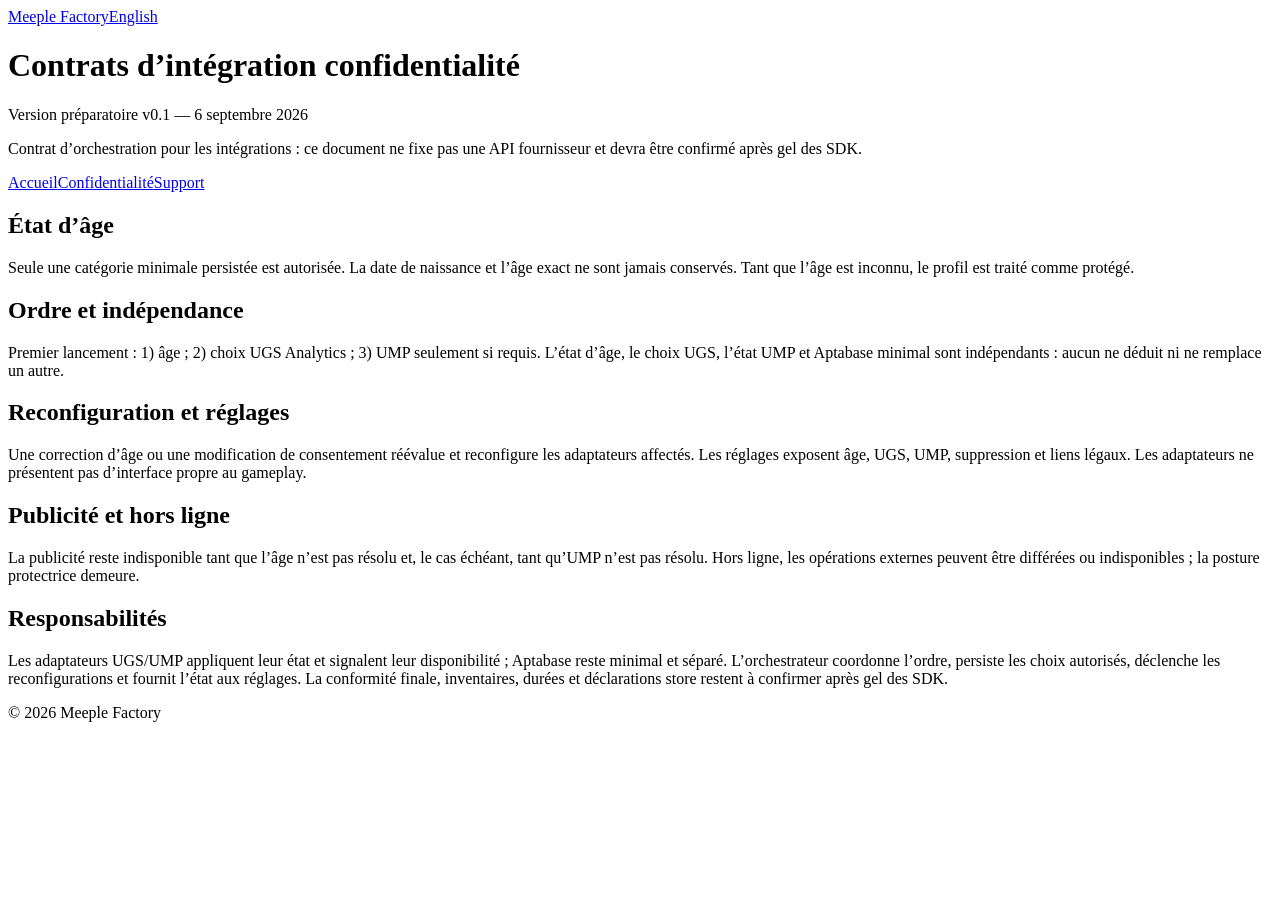
==== contracts/index.html @ 9fbfcf64 "Publish draft legal pages" ====
<!doctype html><html lang="fr"><head><meta charset="utf-8"><meta name="viewport" content="width=device-width,initial-scale=1"><title>Contrats d’intégration — Meeple Factory</title><link rel="stylesheet" href="/meeple-factory-legal/styles.css"></head><body><header><a class="brand" href="/meeple-factory-legal/">Meeple Factory</a><a class="language" href="/meeple-factory-legal/en/contracts/" lang="en">English</a></header><main><h1>Contrats d’intégration confidentialité</h1><p class="meta">Version préparatoire v0.1 — 6 septembre 2026</p><p class="notice">Contrat d’orchestration pour les intégrations : ce document ne fixe pas une API fournisseur et devra être confirmé après gel des SDK.</p><nav><a href="/meeple-factory-legal/">Accueil</a><a href="/meeple-factory-legal/privacy/">Confidentialité</a><a href="/meeple-factory-legal/support/">Support</a></nav><h2>État d’âge</h2><p>Seule une catégorie minimale persistée est autorisée. La date de naissance et l’âge exact ne sont jamais conservés. Tant que l’âge est inconnu, le profil est traité comme protégé.</p><h2>Ordre et indépendance</h2><p>Premier lancement : 1) âge ; 2) choix UGS Analytics ; 3) UMP seulement si requis. L’état d’âge, le choix UGS, l’état UMP et Aptabase minimal sont indépendants : aucun ne déduit ni ne remplace un autre.</p><h2>Reconfiguration et réglages</h2><p>Une correction d’âge ou une modification de consentement réévalue et reconfigure les adaptateurs affectés. Les réglages exposent âge, UGS, UMP, suppression et liens légaux. Les adaptateurs ne présentent pas d’interface propre au gameplay.</p><h2>Publicité et hors ligne</h2><p>La publicité reste indisponible tant que l’âge n’est pas résolu et, le cas échéant, tant qu’UMP n’est pas résolu. Hors ligne, les opérations externes peuvent être différées ou indisponibles ; la posture protectrice demeure.</p><h2>Responsabilités</h2><p>Les adaptateurs UGS/UMP appliquent leur état et signalent leur disponibilité ; Aptabase reste minimal et séparé. L’orchestrateur coordonne l’ordre, persiste les choix autorisés, déclenche les reconfigurations et fournit l’état aux réglages. La conformité finale, inventaires, durées et déclarations store restent à confirmer après gel des SDK.</p></main><footer>© 2026 Meeple Factory</footer></body></html>
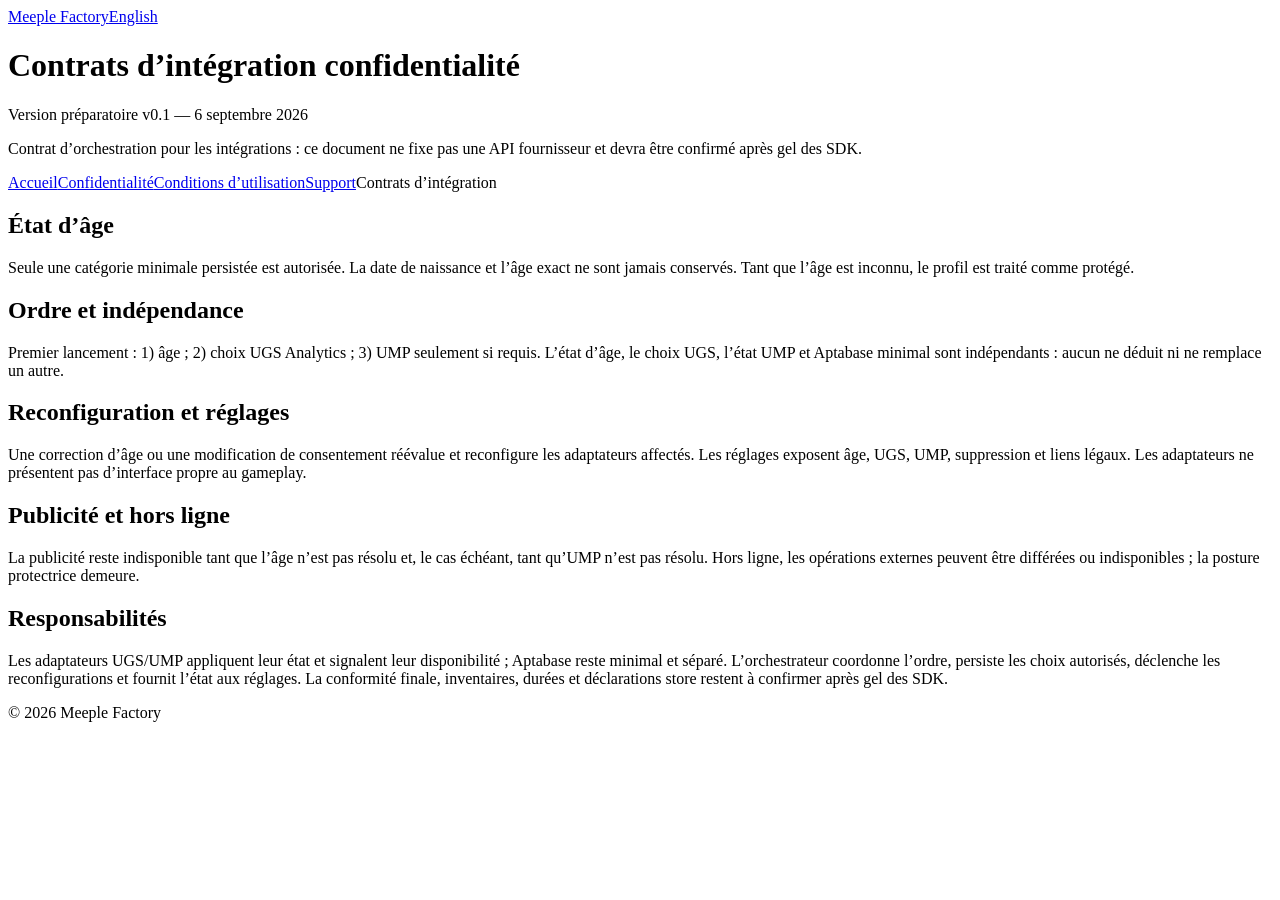
==== commit fc4c2e97: "Use consistent legal navigation" ====
--- a/contracts/index.html
+++ b/contracts/index.html
@@ -1 +1 @@
-<!doctype html><html lang="fr"><head><meta charset="utf-8"><meta name="viewport" content="width=device-width,initial-scale=1"><title>Contrats d’intégration — Meeple Factory</title><link rel="stylesheet" href="/meeple-factory-legal/styles.css"></head><body><header><a class="brand" href="/meeple-factory-legal/">Meeple Factory</a><a class="language" href="/meeple-factory-legal/en/contracts/" lang="en">English</a></header><main><h1>Contrats d’intégration confidentialité</h1><p class="meta">Version préparatoire v0.1 — 6 septembre 2026</p><p class="notice">Contrat d’orchestration pour les intégrations : ce document ne fixe pas une API fournisseur et devra être confirmé après gel des SDK.</p><nav><a href="/meeple-factory-legal/">Accueil</a><a href="/meeple-factory-legal/privacy/">Confidentialité</a><a href="/meeple-factory-legal/support/">Support</a></nav><h2>État d’âge</h2><p>Seule une catégorie minimale persistée est autorisée. La date de naissance et l’âge exact ne sont jamais conservés. Tant que l’âge est inconnu, le profil est traité comme protégé.</p><h2>Ordre et indépendance</h2><p>Premier lancement : 1) âge ; 2) choix UGS Analytics ; 3) UMP seulement si requis. L’état d’âge, le choix UGS, l’état UMP et Aptabase minimal sont indépendants : aucun ne déduit ni ne remplace un autre.</p><h2>Reconfiguration et réglages</h2><p>Une correction d’âge ou une modification de consentement réévalue et reconfigure les adaptateurs affectés. Les réglages exposent âge, UGS, UMP, suppression et liens légaux. Les adaptateurs ne présentent pas d’interface propre au gameplay.</p><h2>Publicité et hors ligne</h2><p>La publicité reste indisponible tant que l’âge n’est pas résolu et, le cas échéant, tant qu’UMP n’est pas résolu. Hors ligne, les opérations externes peuvent être différées ou indisponibles ; la posture protectrice demeure.</p><h2>Responsabilités</h2><p>Les adaptateurs UGS/UMP appliquent leur état et signalent leur disponibilité ; Aptabase reste minimal et séparé. L’orchestrateur coordonne l’ordre, persiste les choix autorisés, déclenche les reconfigurations et fournit l’état aux réglages. La conformité finale, inventaires, durées et déclarations store restent à confirmer après gel des SDK.</p></main><footer>© 2026 Meeple Factory</footer></body></html>
+<!doctype html><html lang="fr"><head><meta charset="utf-8"><meta name="viewport" content="width=device-width,initial-scale=1"><title>Contrats d’intégration — Meeple Factory</title><link rel="stylesheet" href="/meeple-factory-legal/styles.css"></head><body><header><a class="brand" href="/meeple-factory-legal/">Meeple Factory</a><a class="language" href="/meeple-factory-legal/en/contracts/" lang="en">English</a></header><main><h1>Contrats d’intégration confidentialité</h1><p class="meta">Version préparatoire v0.1 — 6 septembre 2026</p><p class="notice">Contrat d’orchestration pour les intégrations : ce document ne fixe pas une API fournisseur et devra être confirmé après gel des SDK.</p><nav aria-label="Navigation légale"><a href="/meeple-factory-legal/">Accueil</a><a href="/meeple-factory-legal/privacy/">Confidentialité</a><a href="/meeple-factory-legal/terms/">Conditions d’utilisation</a><a href="/meeple-factory-legal/support/">Support</a><span aria-current="page">Contrats d’intégration</span></nav><h2>État d’âge</h2><p>Seule une catégorie minimale persistée est autorisée. La date de naissance et l’âge exact ne sont jamais conservés. Tant que l’âge est inconnu, le profil est traité comme protégé.</p><h2>Ordre et indépendance</h2><p>Premier lancement : 1) âge ; 2) choix UGS Analytics ; 3) UMP seulement si requis. L’état d’âge, le choix UGS, l’état UMP et Aptabase minimal sont indépendants : aucun ne déduit ni ne remplace un autre.</p><h2>Reconfiguration et réglages</h2><p>Une correction d’âge ou une modification de consentement réévalue et reconfigure les adaptateurs affectés. Les réglages exposent âge, UGS, UMP, suppression et liens légaux. Les adaptateurs ne présentent pas d’interface propre au gameplay.</p><h2>Publicité et hors ligne</h2><p>La publicité reste indisponible tant que l’âge n’est pas résolu et, le cas échéant, tant qu’UMP n’est pas résolu. Hors ligne, les opérations externes peuvent être différées ou indisponibles ; la posture protectrice demeure.</p><h2>Responsabilités</h2><p>Les adaptateurs UGS/UMP appliquent leur état et signalent leur disponibilité ; Aptabase reste minimal et séparé. L’orchestrateur coordonne l’ordre, persiste les choix autorisés, déclenche les reconfigurations et fournit l’état aux réglages. La conformité finale, inventaires, durées et déclarations store restent à confirmer après gel des SDK.</p></main><footer>© 2026 Meeple Factory</footer></body></html>
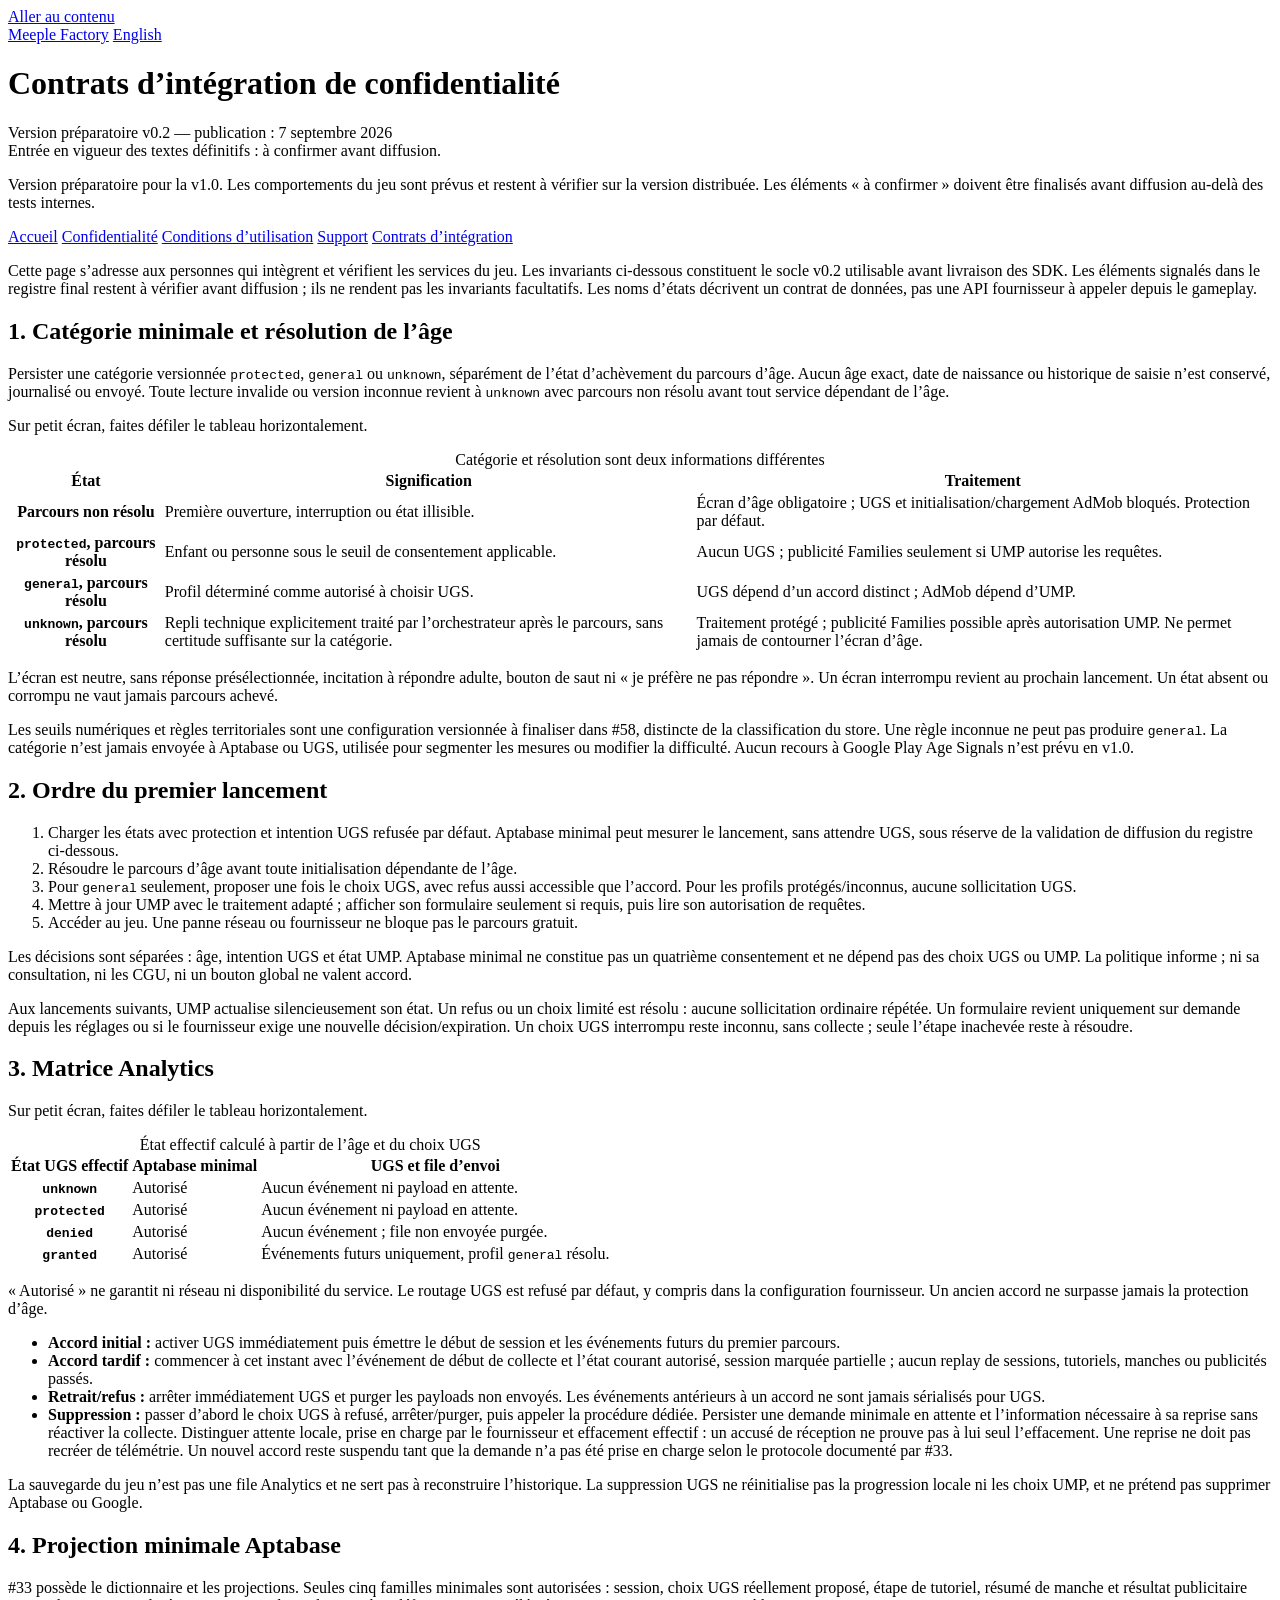
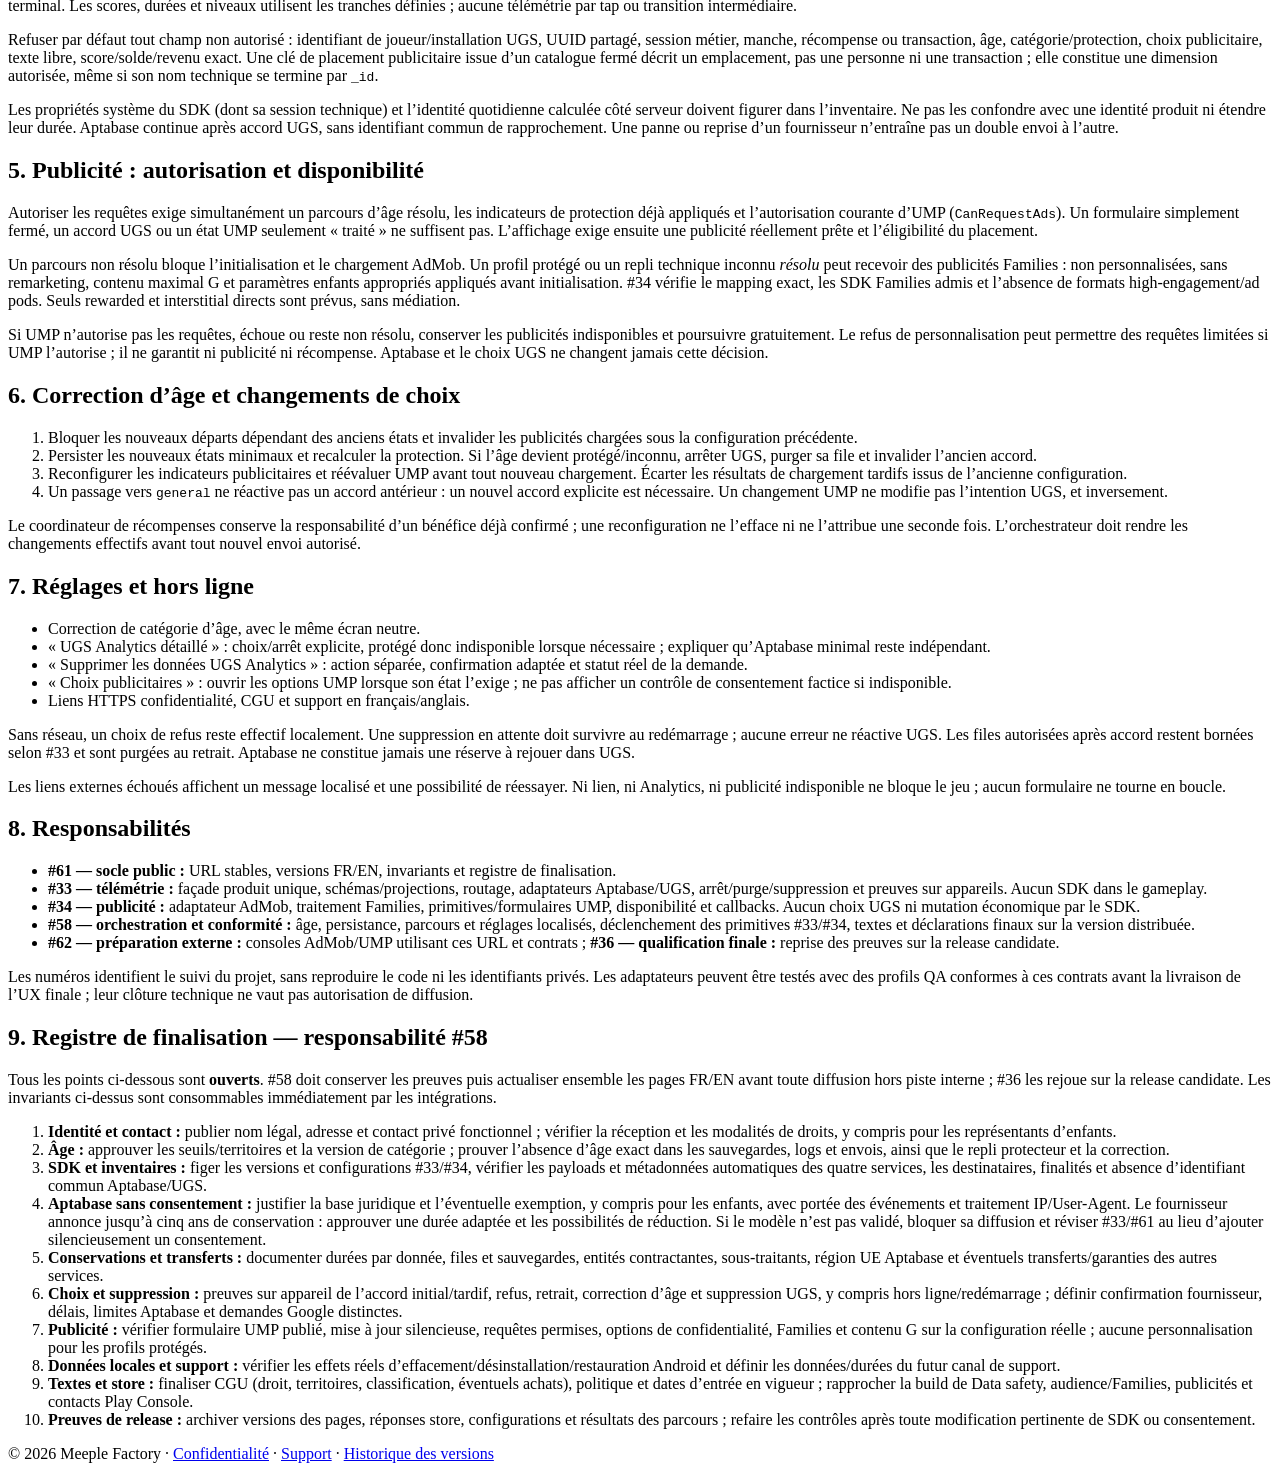
==== commit 5912f94c: "Clarify bilingual legal drafts and privacy integration contracts" ====
--- a/contracts/index.html
+++ b/contracts/index.html
@@ -1 +1,129 @@
-<!doctype html><html lang="fr"><head><meta charset="utf-8"><meta name="viewport" content="width=device-width,initial-scale=1"><title>Contrats d’intégration — Meeple Factory</title><link rel="stylesheet" href="/meeple-factory-legal/styles.css"></head><body><header><a class="brand" href="/meeple-factory-legal/">Meeple Factory</a><a class="language" href="/meeple-factory-legal/en/contracts/" lang="en">English</a></header><main><h1>Contrats d’intégration confidentialité</h1><p class="meta">Version préparatoire v0.1 — 6 septembre 2026</p><p class="notice">Contrat d’orchestration pour les intégrations : ce document ne fixe pas une API fournisseur et devra être confirmé après gel des SDK.</p><nav aria-label="Navigation légale"><a href="/meeple-factory-legal/">Accueil</a><a href="/meeple-factory-legal/privacy/">Confidentialité</a><a href="/meeple-factory-legal/terms/">Conditions d’utilisation</a><a href="/meeple-factory-legal/support/">Support</a><span aria-current="page">Contrats d’intégration</span></nav><h2>État d’âge</h2><p>Seule une catégorie minimale persistée est autorisée. La date de naissance et l’âge exact ne sont jamais conservés. Tant que l’âge est inconnu, le profil est traité comme protégé.</p><h2>Ordre et indépendance</h2><p>Premier lancement : 1) âge ; 2) choix UGS Analytics ; 3) UMP seulement si requis. L’état d’âge, le choix UGS, l’état UMP et Aptabase minimal sont indépendants : aucun ne déduit ni ne remplace un autre.</p><h2>Reconfiguration et réglages</h2><p>Une correction d’âge ou une modification de consentement réévalue et reconfigure les adaptateurs affectés. Les réglages exposent âge, UGS, UMP, suppression et liens légaux. Les adaptateurs ne présentent pas d’interface propre au gameplay.</p><h2>Publicité et hors ligne</h2><p>La publicité reste indisponible tant que l’âge n’est pas résolu et, le cas échéant, tant qu’UMP n’est pas résolu. Hors ligne, les opérations externes peuvent être différées ou indisponibles ; la posture protectrice demeure.</p><h2>Responsabilités</h2><p>Les adaptateurs UGS/UMP appliquent leur état et signalent leur disponibilité ; Aptabase reste minimal et séparé. L’orchestrateur coordonne l’ordre, persiste les choix autorisés, déclenche les reconfigurations et fournit l’état aux réglages. La conformité finale, inventaires, durées et déclarations store restent à confirmer après gel des SDK.</p></main><footer>© 2026 Meeple Factory</footer></body></html>
+<!doctype html>
+<html lang="fr">
+<head>
+  <meta charset="utf-8">
+  <meta name="viewport" content="width=device-width,initial-scale=1">
+  <meta name="description" content="Contrats d’intégration de confidentialité de Meeple Factory — version préparatoire française pour Android / Google Play.">
+  <meta name="referrer" content="no-referrer">
+  <title>Contrats d’intégration de confidentialité — Meeple Factory</title>
+  <link rel="stylesheet" href="/meeple-factory-legal/styles.css">
+  <link rel="icon" href="data:,">
+  <link rel="canonical" href="https://maugrey.github.io/meeple-factory-legal/contracts/">
+  <link rel="alternate" hreflang="en" href="https://maugrey.github.io/meeple-factory-legal/en/contracts/">
+</head>
+<body>
+  <a class="skip-link" href="#content">Aller au contenu</a>
+  <header>
+    <a class="brand" href="/meeple-factory-legal/">Meeple Factory</a>
+    <a class="language" href="/meeple-factory-legal/en/contracts/" lang="en" hreflang="en">English</a>
+  </header>
+  <main id="content">
+    <h1>Contrats d’intégration de confidentialité</h1>
+    <p class="meta">Version préparatoire v0.2 — publication : <time datetime="2026-09-07">7 septembre 2026</time><br>Entrée en vigueur des textes définitifs : à confirmer avant diffusion.</p>
+    <p class="notice">Version préparatoire pour la v1.0. Les comportements du jeu sont prévus et restent à vérifier sur la version distribuée. Les éléments « à confirmer » doivent être finalisés avant diffusion au-delà des tests internes.</p>
+    <nav aria-label="Navigation légale">
+      <a href="/meeple-factory-legal/">Accueil</a>
+      <a href="/meeple-factory-legal/privacy/">Confidentialité</a>
+      <a href="/meeple-factory-legal/terms/">Conditions d’utilisation</a>
+      <a href="/meeple-factory-legal/support/">Support</a>
+      <a href="/meeple-factory-legal/contracts/" aria-current="page">Contrats d’intégration</a>
+    </nav>
+<p>Cette page s’adresse aux personnes qui intègrent et vérifient les services du jeu. Les invariants ci-dessous constituent le socle v0.2 utilisable avant livraison des SDK. Les éléments signalés dans le registre final restent à vérifier avant diffusion ; ils ne rendent pas les invariants facultatifs. Les noms d’états décrivent un contrat de données, pas une API fournisseur à appeler depuis le gameplay.</p>
+<h2>1. Catégorie minimale et résolution de l’âge</h2>
+<p>Persister une catégorie versionnée <code>protected</code>, <code>general</code> ou <code>unknown</code>, séparément de l’état d’achèvement du parcours d’âge. Aucun âge exact, date de naissance ou historique de saisie n’est conservé, journalisé ou envoyé. Toute lecture invalide ou version inconnue revient à <code>unknown</code> avec parcours non résolu avant tout service dépendant de l’âge.</p>
+<p class="table-hint">Sur petit écran, faites défiler le tableau horizontalement.</p>
+<div class="table-scroll" role="region" aria-label="Catégories et parcours d’âge" tabindex="0"><table>
+<caption>Catégorie et résolution sont deux informations différentes</caption>
+<thead><tr><th scope="col">État</th><th scope="col">Signification</th><th scope="col">Traitement</th></tr></thead>
+<tbody>
+<tr><th scope="row">Parcours non résolu</th><td>Première ouverture, interruption ou état illisible.</td><td>Écran d’âge obligatoire ; UGS et initialisation/chargement AdMob bloqués. Protection par défaut.</td></tr>
+<tr><th scope="row"><code>protected</code>, parcours résolu</th><td>Enfant ou personne sous le seuil de consentement applicable.</td><td>Aucun UGS ; publicité Families seulement si UMP autorise les requêtes.</td></tr>
+<tr><th scope="row"><code>general</code>, parcours résolu</th><td>Profil déterminé comme autorisé à choisir UGS.</td><td>UGS dépend d’un accord distinct ; AdMob dépend d’UMP.</td></tr>
+<tr><th scope="row"><code>unknown</code>, parcours résolu</th><td>Repli technique explicitement traité par l’orchestrateur après le parcours, sans certitude suffisante sur la catégorie.</td><td>Traitement protégé ; publicité Families possible après autorisation UMP. Ne permet jamais de contourner l’écran d’âge.</td></tr>
+</tbody></table></div>
+<p>L’écran est neutre, sans réponse présélectionnée, incitation à répondre adulte, bouton de saut ni « je préfère ne pas répondre ». Un écran interrompu revient au prochain lancement. Un état absent ou corrompu ne vaut jamais parcours achevé.</p>
+<p>Les seuils numériques et règles territoriales sont une configuration versionnée à finaliser dans #58, distincte de la classification du store. Une règle inconnue ne peut pas produire <code>general</code>. La catégorie n’est jamais envoyée à Aptabase ou UGS, utilisée pour segmenter les mesures ou modifier la difficulté. Aucun recours à Google Play Age Signals n’est prévu en v1.0.</p>
+<h2>2. Ordre du premier lancement</h2>
+<ol>
+  <li>Charger les états avec protection et intention UGS refusée par défaut. Aptabase minimal peut mesurer le lancement, sans attendre UGS, sous réserve de la validation de diffusion du registre ci-dessous.</li>
+  <li>Résoudre le parcours d’âge avant toute initialisation dépendante de l’âge.</li>
+  <li>Pour <code>general</code> seulement, proposer une fois le choix UGS, avec refus aussi accessible que l’accord. Pour les profils protégés/inconnus, aucune sollicitation UGS.</li>
+  <li>Mettre à jour UMP avec le traitement adapté ; afficher son formulaire seulement si requis, puis lire son autorisation de requêtes.</li>
+  <li>Accéder au jeu. Une panne réseau ou fournisseur ne bloque pas le parcours gratuit.</li>
+</ol>
+<p>Les décisions sont séparées : âge, intention UGS et état UMP. Aptabase minimal ne constitue pas un quatrième consentement et ne dépend pas des choix UGS ou UMP. La politique informe ; ni sa consultation, ni les CGU, ni un bouton global ne valent accord.</p>
+<p>Aux lancements suivants, UMP actualise silencieusement son état. Un refus ou un choix limité est résolu : aucune sollicitation ordinaire répétée. Un formulaire revient uniquement sur demande depuis les réglages ou si le fournisseur exige une nouvelle décision/expiration. Un choix UGS interrompu reste inconnu, sans collecte ; seule l’étape inachevée reste à résoudre.</p>
+<h2>3. Matrice Analytics</h2>
+<p class="table-hint">Sur petit écran, faites défiler le tableau horizontalement.</p>
+<div class="table-scroll" role="region" aria-label="Routage Analytics" tabindex="0"><table>
+<caption>État effectif calculé à partir de l’âge et du choix UGS</caption>
+<thead><tr><th scope="col">État UGS effectif</th><th scope="col">Aptabase minimal</th><th scope="col">UGS et file d’envoi</th></tr></thead>
+<tbody>
+<tr><th scope="row"><code>unknown</code></th><td>Autorisé</td><td>Aucun événement ni payload en attente.</td></tr>
+<tr><th scope="row"><code>protected</code></th><td>Autorisé</td><td>Aucun événement ni payload en attente.</td></tr>
+<tr><th scope="row"><code>denied</code></th><td>Autorisé</td><td>Aucun événement ; file non envoyée purgée.</td></tr>
+<tr><th scope="row"><code>granted</code></th><td>Autorisé</td><td>Événements futurs uniquement, profil <code>general</code> résolu.</td></tr>
+</tbody></table></div>
+<p>« Autorisé » ne garantit ni réseau ni disponibilité du service. Le routage UGS est refusé par défaut, y compris dans la configuration fournisseur. Un ancien accord ne surpasse jamais la protection d’âge.</p>
+<ul>
+  <li><strong>Accord initial :</strong> activer UGS immédiatement puis émettre le début de session et les événements futurs du premier parcours.</li>
+  <li><strong>Accord tardif :</strong> commencer à cet instant avec l’événement de début de collecte et l’état courant autorisé, session marquée partielle ; aucun replay de sessions, tutoriels, manches ou publicités passés.</li>
+  <li><strong>Retrait/refus :</strong> arrêter immédiatement UGS et purger les payloads non envoyés. Les événements antérieurs à un accord ne sont jamais sérialisés pour UGS.</li>
+  <li><strong>Suppression :</strong> passer d’abord le choix UGS à refusé, arrêter/purger, puis appeler la procédure dédiée. Persister une demande minimale en attente et l’information nécessaire à sa reprise sans réactiver la collecte. Distinguer attente locale, prise en charge par le fournisseur et effacement effectif : un accusé de réception ne prouve pas à lui seul l’effacement. Une reprise ne doit pas recréer de télémétrie. Un nouvel accord reste suspendu tant que la demande n’a pas été prise en charge selon le protocole documenté par #33.</li>
+</ul>
+<p>La sauvegarde du jeu n’est pas une file Analytics et ne sert pas à reconstruire l’historique. La suppression UGS ne réinitialise pas la progression locale ni les choix UMP, et ne prétend pas supprimer Aptabase ou Google.</p>
+<h2>4. Projection minimale Aptabase</h2>
+<p>#33 possède le dictionnaire et les projections. Seules cinq familles minimales sont autorisées : session, choix UGS réellement proposé, étape de tutoriel, résumé de manche et résultat publicitaire terminal. Les scores, durées et niveaux utilisent les tranches définies ; aucune télémétrie par tap ou transition intermédiaire.</p>
+<p>Refuser par défaut tout champ non autorisé : identifiant de joueur/installation UGS, UUID partagé, session métier, manche, récompense ou transaction, âge, catégorie/protection, choix publicitaire, texte libre, score/solde/revenu exact. Une clé de placement publicitaire issue d’un catalogue fermé décrit un emplacement, pas une personne ni une transaction ; elle constitue une dimension autorisée, même si son nom technique se termine par <code>_id</code>.</p>
+<p>Les propriétés système du SDK (dont sa session technique) et l’identité quotidienne calculée côté serveur doivent figurer dans l’inventaire. Ne pas les confondre avec une identité produit ni étendre leur durée. Aptabase continue après accord UGS, sans identifiant commun de rapprochement. Une panne ou reprise d’un fournisseur n’entraîne pas un double envoi à l’autre.</p>
+<h2>5. Publicité : autorisation et disponibilité</h2>
+<p>Autoriser les requêtes exige simultanément un parcours d’âge résolu, les indicateurs de protection déjà appliqués et l’autorisation courante d’UMP (<code>CanRequestAds</code>). Un formulaire simplement fermé, un accord UGS ou un état UMP seulement « traité » ne suffisent pas. L’affichage exige ensuite une publicité réellement prête et l’éligibilité du placement.</p>
+<p>Un parcours non résolu bloque l’initialisation et le chargement AdMob. Un profil protégé ou un repli technique inconnu <em>résolu</em> peut recevoir des publicités Families : non personnalisées, sans remarketing, contenu maximal G et paramètres enfants appropriés appliqués avant initialisation. #34 vérifie le mapping exact, les SDK Families admis et l’absence de formats high-engagement/ad pods. Seuls rewarded et interstitial directs sont prévus, sans médiation.</p>
+<p>Si UMP n’autorise pas les requêtes, échoue ou reste non résolu, conserver les publicités indisponibles et poursuivre gratuitement. Le refus de personnalisation peut permettre des requêtes limitées si UMP l’autorise ; il ne garantit ni publicité ni récompense. Aptabase et le choix UGS ne changent jamais cette décision.</p>
+<h2>6. Correction d’âge et changements de choix</h2>
+<ol>
+  <li>Bloquer les nouveaux départs dépendant des anciens états et invalider les publicités chargées sous la configuration précédente.</li>
+  <li>Persister les nouveaux états minimaux et recalculer la protection. Si l’âge devient protégé/inconnu, arrêter UGS, purger sa file et invalider l’ancien accord.</li>
+  <li>Reconfigurer les indicateurs publicitaires et réévaluer UMP avant tout nouveau chargement. Écarter les résultats de chargement tardifs issus de l’ancienne configuration.</li>
+  <li>Un passage vers <code>general</code> ne réactive pas un accord antérieur : un nouvel accord explicite est nécessaire. Un changement UMP ne modifie pas l’intention UGS, et inversement.</li>
+</ol>
+<p>Le coordinateur de récompenses conserve la responsabilité d’un bénéfice déjà confirmé ; une reconfiguration ne l’efface ni ne l’attribue une seconde fois. L’orchestrateur doit rendre les changements effectifs avant tout nouvel envoi autorisé.</p>
+<h2>7. Réglages et hors ligne</h2>
+<ul>
+  <li>Correction de catégorie d’âge, avec le même écran neutre.</li>
+  <li>« UGS Analytics détaillé » : choix/arrêt explicite, protégé donc indisponible lorsque nécessaire ; expliquer qu’Aptabase minimal reste indépendant.</li>
+  <li>« Supprimer les données UGS Analytics » : action séparée, confirmation adaptée et statut réel de la demande.</li>
+  <li>« Choix publicitaires » : ouvrir les options UMP lorsque son état l’exige ; ne pas afficher un contrôle de consentement factice si indisponible.</li>
+  <li>Liens HTTPS confidentialité, CGU et support en français/anglais.</li>
+</ul>
+<p>Sans réseau, un choix de refus reste effectif localement. Une suppression en attente doit survivre au redémarrage ; aucune erreur ne réactive UGS. Les files autorisées après accord restent bornées selon #33 et sont purgées au retrait. Aptabase ne constitue jamais une réserve à rejouer dans UGS.</p>
+<p>Les liens externes échoués affichent un message localisé et une possibilité de réessayer. Ni lien, ni Analytics, ni publicité indisponible ne bloque le jeu ; aucun formulaire ne tourne en boucle.</p>
+<h2>8. Responsabilités</h2>
+<ul>
+  <li><strong>#61 — socle public :</strong> URL stables, versions FR/EN, invariants et registre de finalisation.</li>
+  <li><strong>#33 — télémétrie :</strong> façade produit unique, schémas/projections, routage, adaptateurs Aptabase/UGS, arrêt/purge/suppression et preuves sur appareils. Aucun SDK dans le gameplay.</li>
+  <li><strong>#34 — publicité :</strong> adaptateur AdMob, traitement Families, primitives/formulaires UMP, disponibilité et callbacks. Aucun choix UGS ni mutation économique par le SDK.</li>
+  <li><strong>#58 — orchestration et conformité :</strong> âge, persistance, parcours et réglages localisés, déclenchement des primitives #33/#34, textes et déclarations finaux sur la version distribuée.</li>
+  <li><strong>#62 — préparation externe :</strong> consoles AdMob/UMP utilisant ces URL et contrats ; <strong>#36 — qualification finale :</strong> reprise des preuves sur la release candidate.</li>
+</ul>
+<p>Les numéros identifient le suivi du projet, sans reproduire le code ni les identifiants privés. Les adaptateurs peuvent être testés avec des profils QA conformes à ces contrats avant la livraison de l’UX finale ; leur clôture technique ne vaut pas autorisation de diffusion.</p>
+<h2 id="finalization">9. Registre de finalisation — responsabilité #58</h2>
+<p>Tous les points ci-dessous sont <strong>ouverts</strong>. #58 doit conserver les preuves puis actualiser ensemble les pages FR/EN avant toute diffusion hors piste interne ; #36 les rejoue sur la release candidate. Les invariants ci-dessus sont consommables immédiatement par les intégrations.</p>
+<ol>
+  <li><strong>Identité et contact :</strong> publier nom légal, adresse et contact privé fonctionnel ; vérifier la réception et les modalités de droits, y compris pour les représentants d’enfants.</li>
+  <li><strong>Âge :</strong> approuver les seuils/territoires et la version de catégorie ; prouver l’absence d’âge exact dans les sauvegardes, logs et envois, ainsi que le repli protecteur et la correction.</li>
+  <li><strong>SDK et inventaires :</strong> figer les versions et configurations #33/#34, vérifier les payloads et métadonnées automatiques des quatre services, les destinataires, finalités et absence d’identifiant commun Aptabase/UGS.</li>
+  <li><strong>Aptabase sans consentement :</strong> justifier la base juridique et l’éventuelle exemption, y compris pour les enfants, avec portée des événements et traitement IP/User-Agent. Le fournisseur annonce jusqu’à cinq ans de conservation : approuver une durée adaptée et les possibilités de réduction. Si le modèle n’est pas validé, bloquer sa diffusion et réviser #33/#61 au lieu d’ajouter silencieusement un consentement.</li>
+  <li><strong>Conservations et transferts :</strong> documenter durées par donnée, files et sauvegardes, entités contractantes, sous-traitants, région UE Aptabase et éventuels transferts/garanties des autres services.</li>
+  <li><strong>Choix et suppression :</strong> preuves sur appareil de l’accord initial/tardif, refus, retrait, correction d’âge et suppression UGS, y compris hors ligne/redémarrage ; définir confirmation fournisseur, délais, limites Aptabase et demandes Google distinctes.</li>
+  <li><strong>Publicité :</strong> vérifier formulaire UMP publié, mise à jour silencieuse, requêtes permises, options de confidentialité, Families et contenu G sur la configuration réelle ; aucune personnalisation pour les profils protégés.</li>
+  <li><strong>Données locales et support :</strong> vérifier les effets réels d’effacement/désinstallation/restauration Android et définir les données/durées du futur canal de support.</li>
+  <li><strong>Textes et store :</strong> finaliser CGU (droit, territoires, classification, éventuels achats), politique et dates d’entrée en vigueur ; rapprocher la build de Data safety, audience/Families, publicités et contacts Play Console.</li>
+  <li><strong>Preuves de release :</strong> archiver versions des pages, réponses store, configurations et résultats des parcours ; refaire les contrôles après toute modification pertinente de SDK ou consentement.</li>
+</ol>
+  </main>
+  <footer>
+    © 2026 Meeple Factory · <a href="/meeple-factory-legal/privacy/">Confidentialité</a> · <a href="/meeple-factory-legal/support/">Support</a> · <a href="/meeple-factory-legal/#history">Historique des versions</a>
+  </footer>
+</body>
+</html>
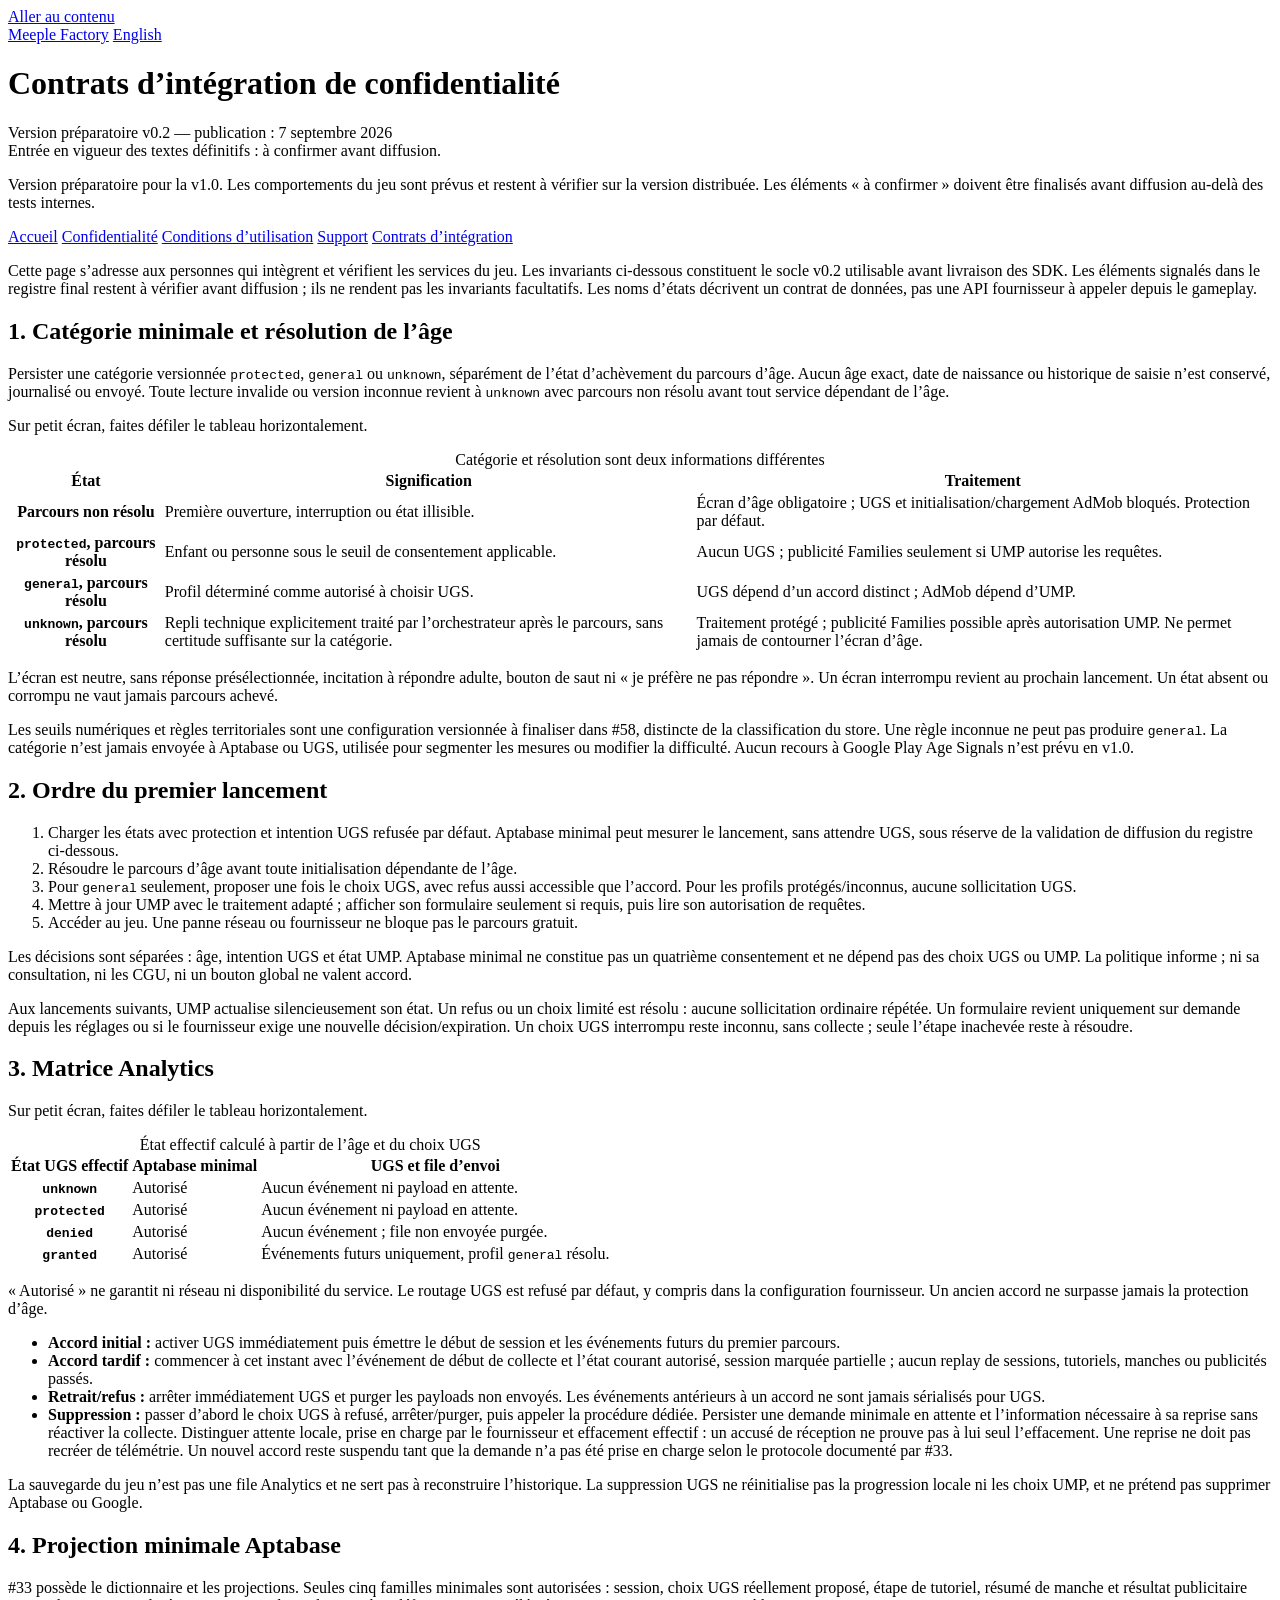
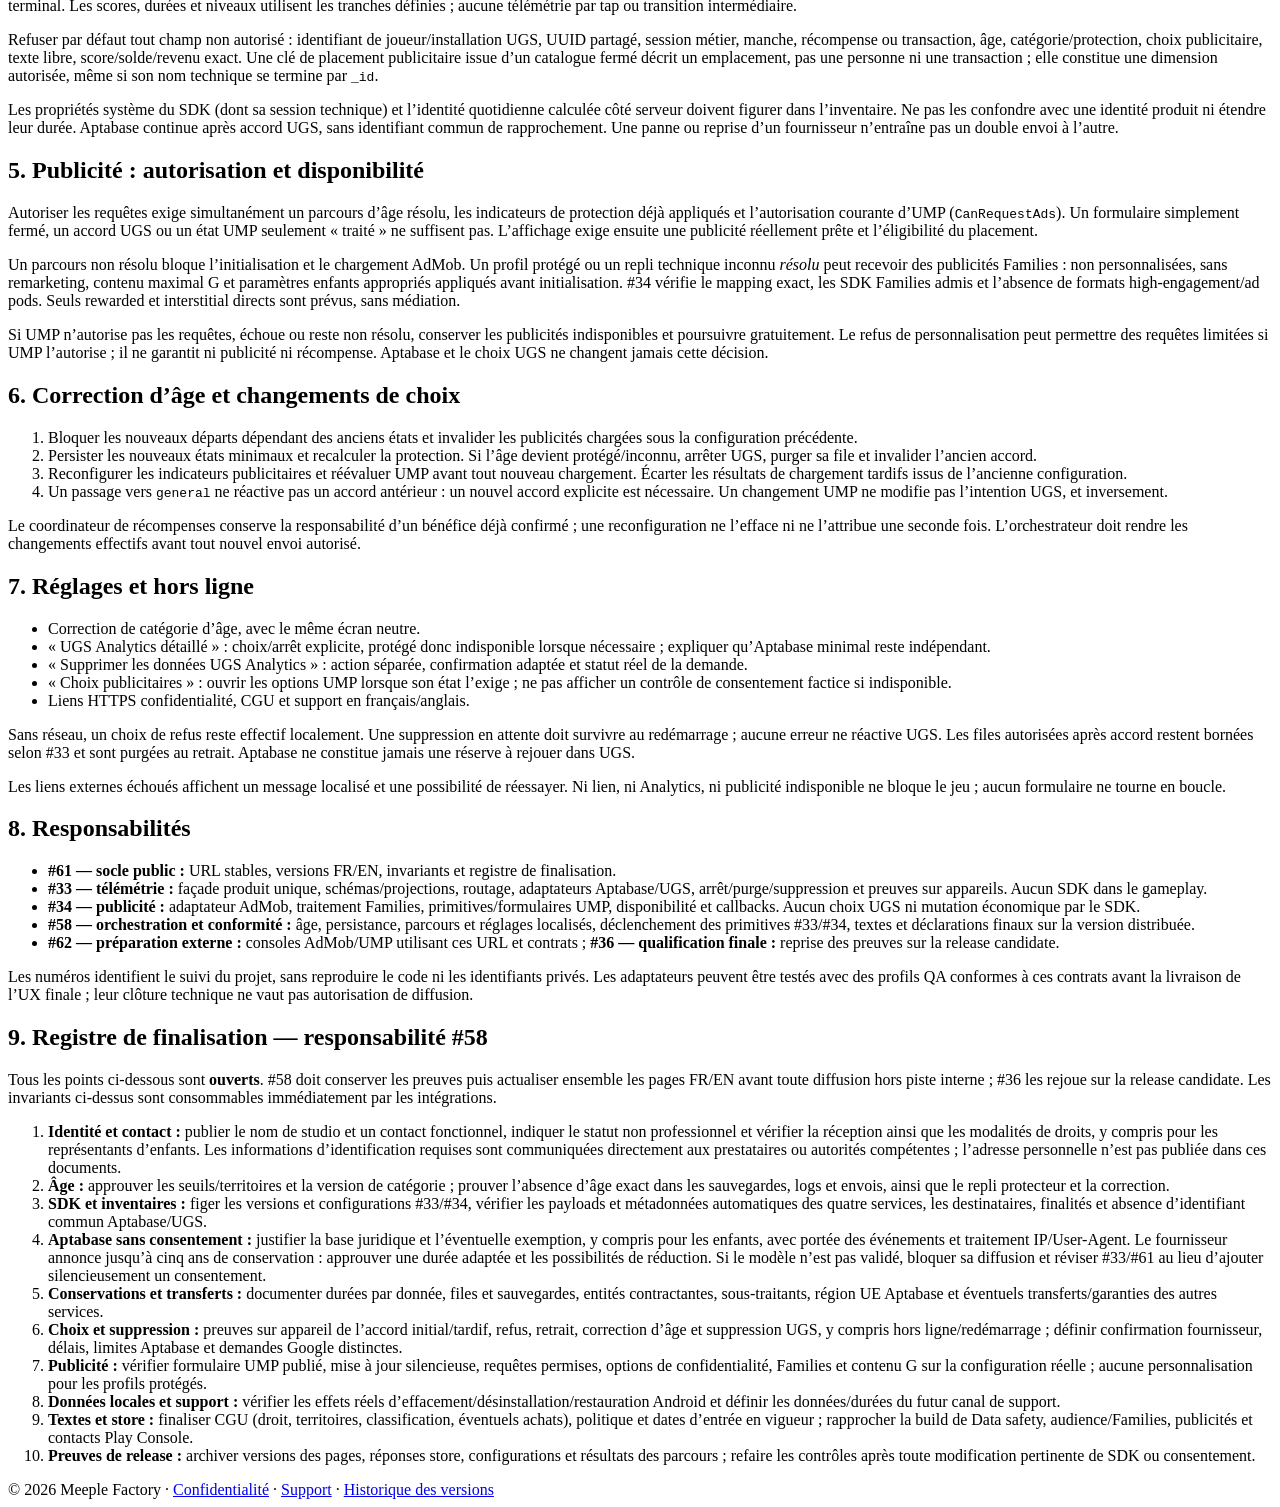
==== commit 6e614ef0: "docs: publish Counting Twice support contact" ====
--- a/contracts/index.html
+++ b/contracts/index.html
@@ -110,7 +110,7 @@
 <h2 id="finalization">9. Registre de finalisation — responsabilité #58</h2>
 <p>Tous les points ci-dessous sont <strong>ouverts</strong>. #58 doit conserver les preuves puis actualiser ensemble les pages FR/EN avant toute diffusion hors piste interne ; #36 les rejoue sur la release candidate. Les invariants ci-dessus sont consommables immédiatement par les intégrations.</p>
 <ol>
-  <li><strong>Identité et contact :</strong> publier nom légal, adresse et contact privé fonctionnel ; vérifier la réception et les modalités de droits, y compris pour les représentants d’enfants.</li>
+  <li><strong>Identité et contact :</strong> publier le nom de studio et un contact fonctionnel, indiquer le statut non professionnel et vérifier la réception ainsi que les modalités de droits, y compris pour les représentants d’enfants. Les informations d’identification requises sont communiquées directement aux prestataires ou autorités compétentes ; l’adresse personnelle n’est pas publiée dans ces documents.</li>
   <li><strong>Âge :</strong> approuver les seuils/territoires et la version de catégorie ; prouver l’absence d’âge exact dans les sauvegardes, logs et envois, ainsi que le repli protecteur et la correction.</li>
   <li><strong>SDK et inventaires :</strong> figer les versions et configurations #33/#34, vérifier les payloads et métadonnées automatiques des quatre services, les destinataires, finalités et absence d’identifiant commun Aptabase/UGS.</li>
   <li><strong>Aptabase sans consentement :</strong> justifier la base juridique et l’éventuelle exemption, y compris pour les enfants, avec portée des événements et traitement IP/User-Agent. Le fournisseur annonce jusqu’à cinq ans de conservation : approuver une durée adaptée et les possibilités de réduction. Si le modèle n’est pas validé, bloquer sa diffusion et réviser #33/#61 au lieu d’ajouter silencieusement un consentement.</li>
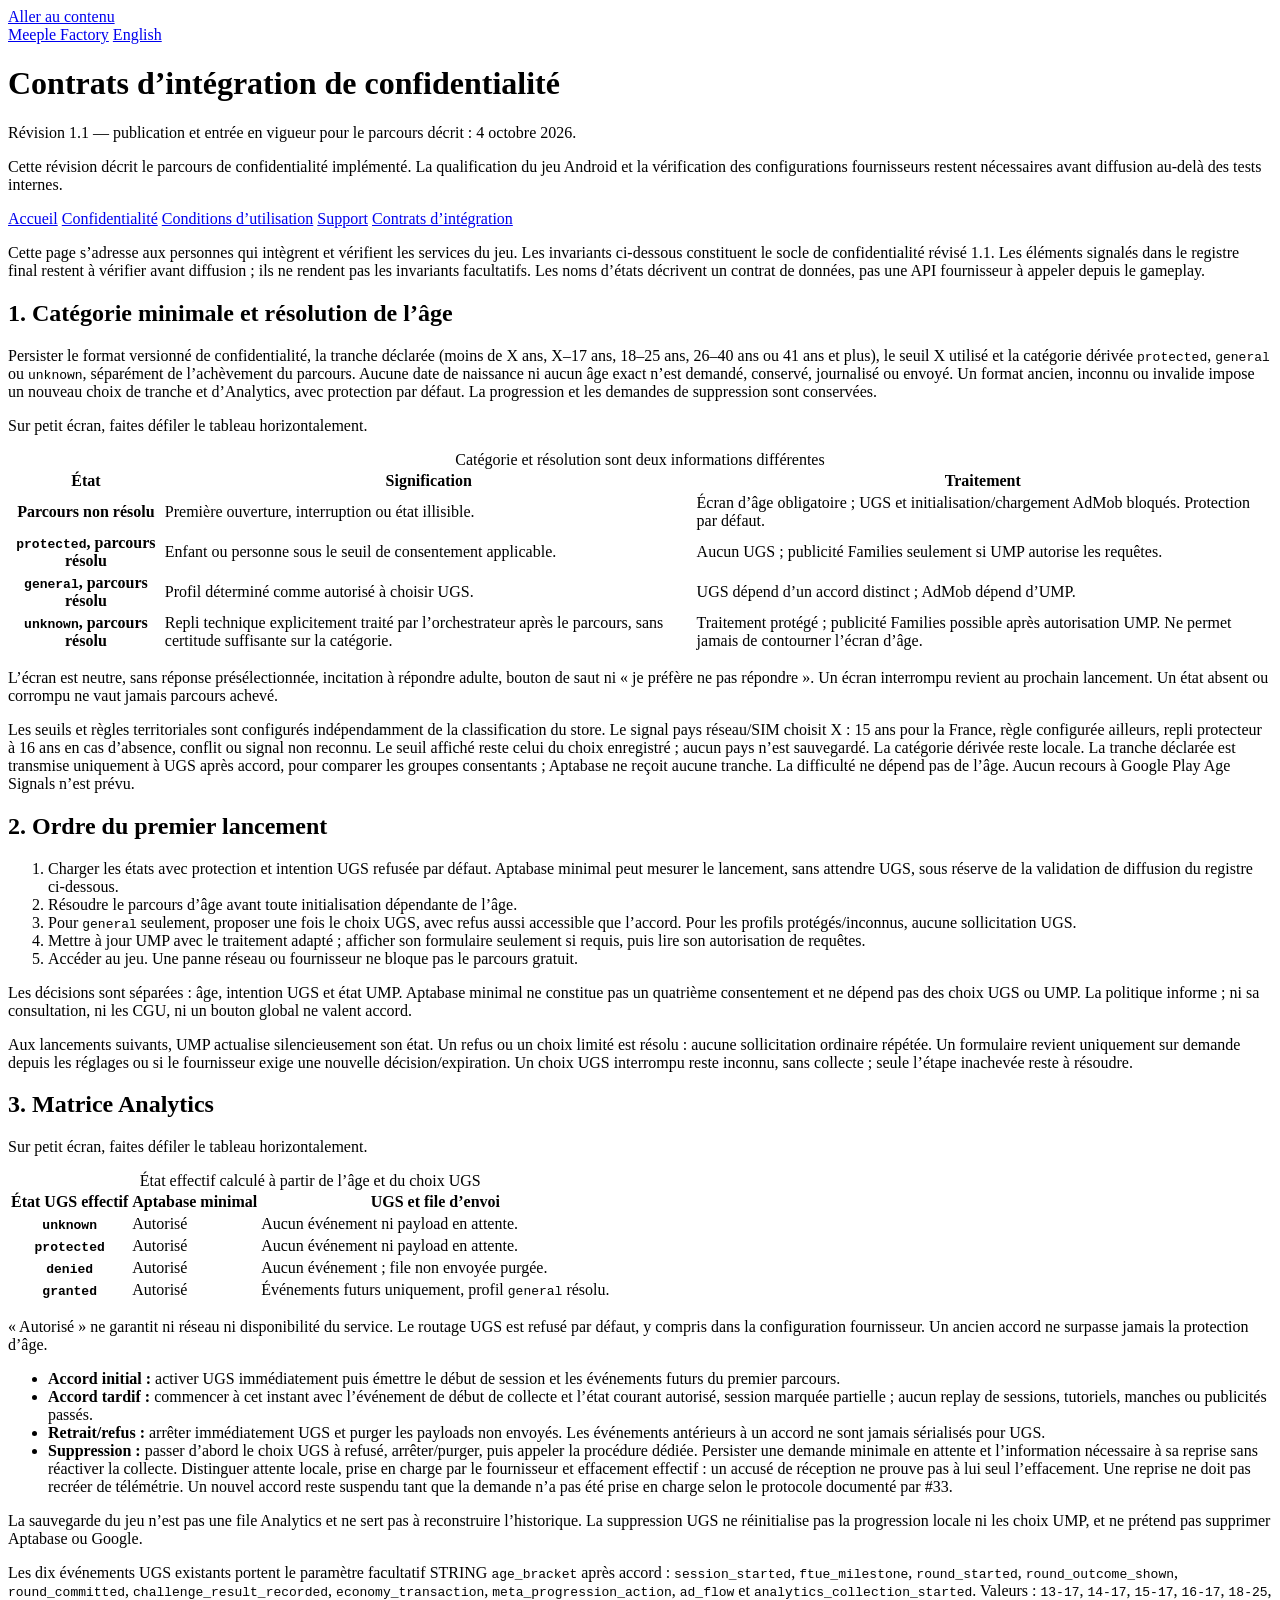
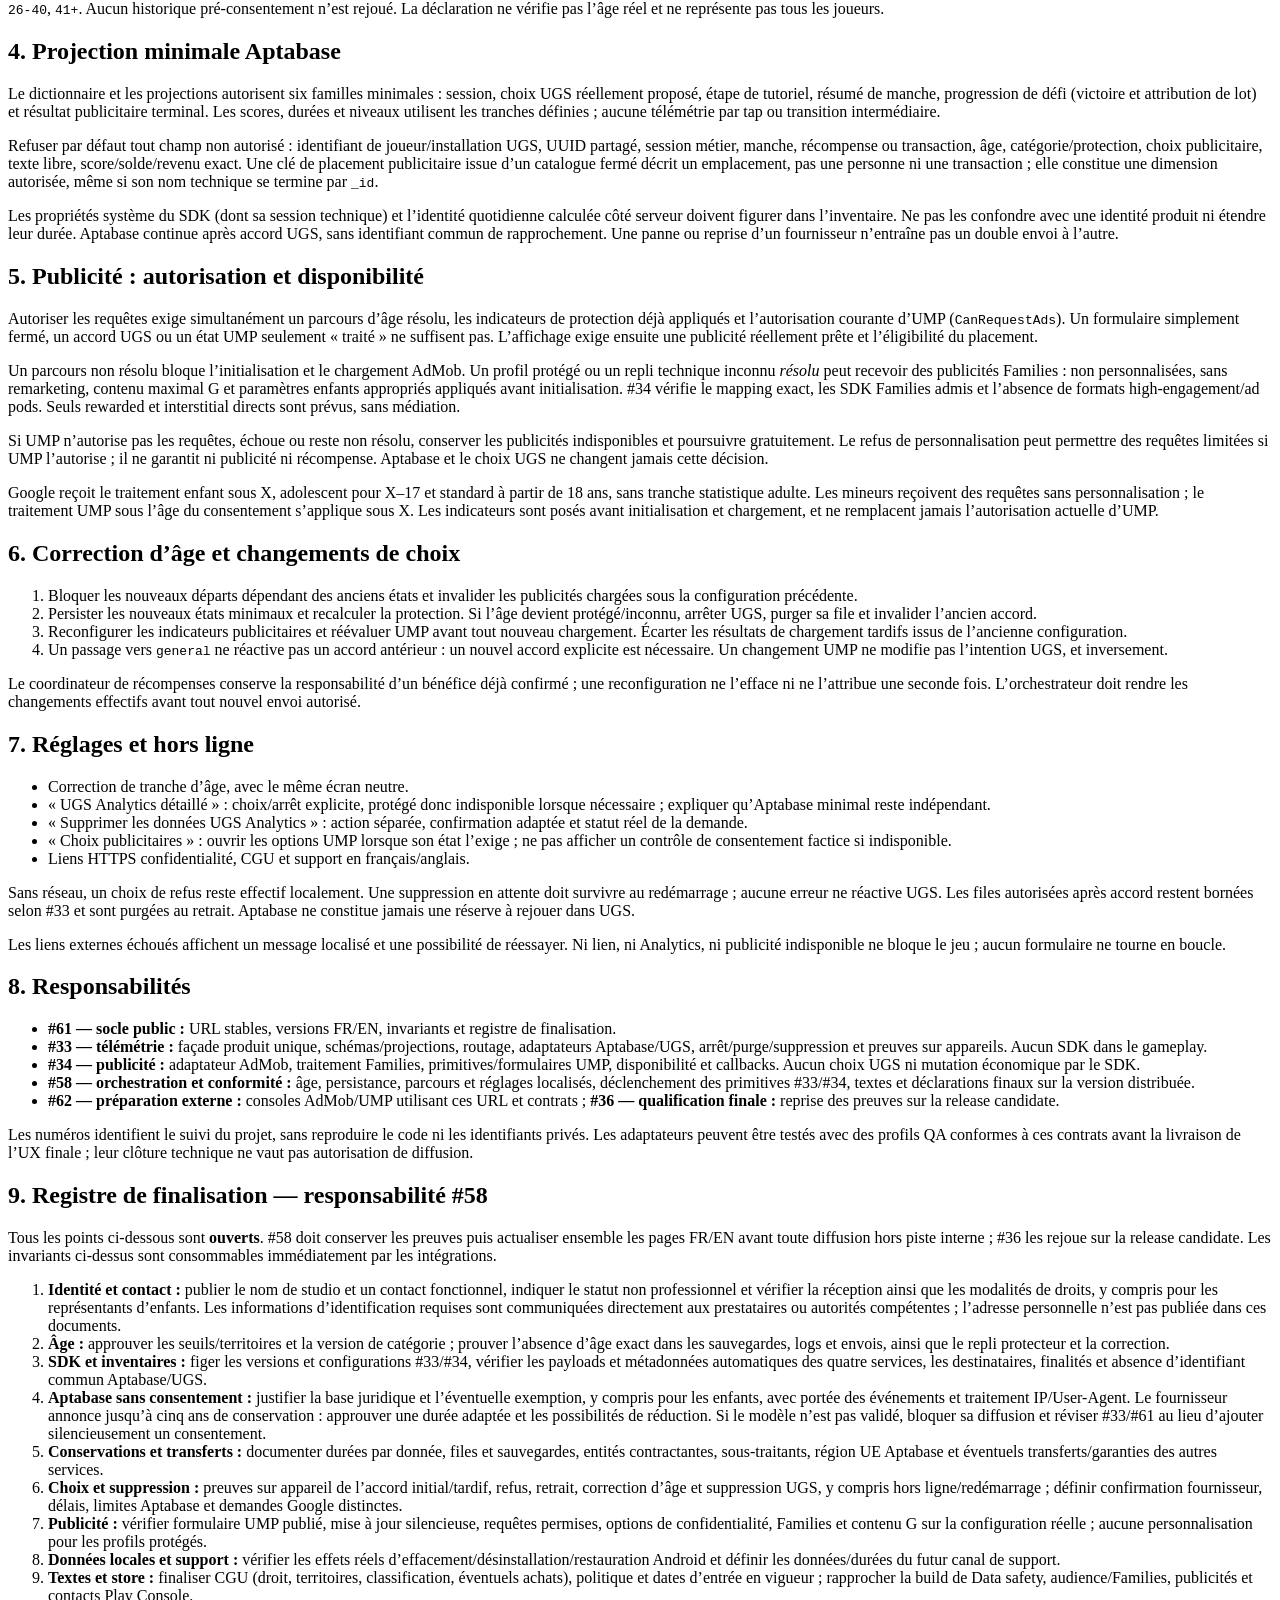
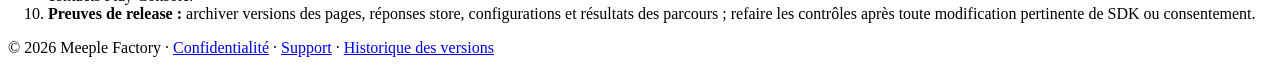
==== commit e3c528a3: "docs: publish age-group privacy revision in French and English" ====
--- a/contracts/index.html
+++ b/contracts/index.html
@@ -19,8 +19,8 @@
   </header>
   <main id="content">
     <h1>Contrats d’intégration de confidentialité</h1>
-    <p class="meta">Version préparatoire v0.2 — publication : <time datetime="2026-09-07">7 septembre 2026</time><br>Entrée en vigueur des textes définitifs : à confirmer avant diffusion.</p>
-    <p class="notice">Version préparatoire pour la v1.0. Les comportements du jeu sont prévus et restent à vérifier sur la version distribuée. Les éléments « à confirmer » doivent être finalisés avant diffusion au-delà des tests internes.</p>
+    <p class="meta">Révision 1.1 — publication et entrée en vigueur pour le parcours décrit : <time datetime="2026-10-04">4 octobre 2026</time>.</p>
+    <p class="notice">Cette révision décrit le parcours de confidentialité implémenté. La qualification du jeu Android et la vérification des configurations fournisseurs restent nécessaires avant diffusion au-delà des tests internes.</p>
     <nav aria-label="Navigation légale">
       <a href="/meeple-factory-legal/">Accueil</a>
       <a href="/meeple-factory-legal/privacy/">Confidentialité</a>
@@ -28,9 +28,9 @@
       <a href="/meeple-factory-legal/support/">Support</a>
       <a href="/meeple-factory-legal/contracts/" aria-current="page">Contrats d’intégration</a>
     </nav>
-<p>Cette page s’adresse aux personnes qui intègrent et vérifient les services du jeu. Les invariants ci-dessous constituent le socle v0.2 utilisable avant livraison des SDK. Les éléments signalés dans le registre final restent à vérifier avant diffusion ; ils ne rendent pas les invariants facultatifs. Les noms d’états décrivent un contrat de données, pas une API fournisseur à appeler depuis le gameplay.</p>
+<p>Cette page s’adresse aux personnes qui intègrent et vérifient les services du jeu. Les invariants ci-dessous constituent le socle de confidentialité révisé 1.1. Les éléments signalés dans le registre final restent à vérifier avant diffusion ; ils ne rendent pas les invariants facultatifs. Les noms d’états décrivent un contrat de données, pas une API fournisseur à appeler depuis le gameplay.</p>
 <h2>1. Catégorie minimale et résolution de l’âge</h2>
-<p>Persister une catégorie versionnée <code>protected</code>, <code>general</code> ou <code>unknown</code>, séparément de l’état d’achèvement du parcours d’âge. Aucun âge exact, date de naissance ou historique de saisie n’est conservé, journalisé ou envoyé. Toute lecture invalide ou version inconnue revient à <code>unknown</code> avec parcours non résolu avant tout service dépendant de l’âge.</p>
+<p>Persister le format versionné de confidentialité, la tranche déclarée (moins de X ans, X–17 ans, 18–25 ans, 26–40 ans ou 41 ans et plus), le seuil X utilisé et la catégorie dérivée <code>protected</code>, <code>general</code> ou <code>unknown</code>, séparément de l’achèvement du parcours. Aucune date de naissance ni aucun âge exact n’est demandé, conservé, journalisé ou envoyé. Un format ancien, inconnu ou invalide impose un nouveau choix de tranche et d’Analytics, avec protection par défaut. La progression et les demandes de suppression sont conservées.</p>
 <p class="table-hint">Sur petit écran, faites défiler le tableau horizontalement.</p>
 <div class="table-scroll" role="region" aria-label="Catégories et parcours d’âge" tabindex="0"><table>
 <caption>Catégorie et résolution sont deux informations différentes</caption>
@@ -42,7 +42,7 @@
 <tr><th scope="row"><code>unknown</code>, parcours résolu</th><td>Repli technique explicitement traité par l’orchestrateur après le parcours, sans certitude suffisante sur la catégorie.</td><td>Traitement protégé ; publicité Families possible après autorisation UMP. Ne permet jamais de contourner l’écran d’âge.</td></tr>
 </tbody></table></div>
 <p>L’écran est neutre, sans réponse présélectionnée, incitation à répondre adulte, bouton de saut ni « je préfère ne pas répondre ». Un écran interrompu revient au prochain lancement. Un état absent ou corrompu ne vaut jamais parcours achevé.</p>
-<p>Les seuils numériques et règles territoriales sont une configuration versionnée à finaliser dans #58, distincte de la classification du store. Une règle inconnue ne peut pas produire <code>general</code>. La catégorie n’est jamais envoyée à Aptabase ou UGS, utilisée pour segmenter les mesures ou modifier la difficulté. Aucun recours à Google Play Age Signals n’est prévu en v1.0.</p>
+<p>Les seuils et règles territoriales sont configurés indépendamment de la classification du store. Le signal pays réseau/SIM choisit X : 15 ans pour la France, règle configurée ailleurs, repli protecteur à 16 ans en cas d’absence, conflit ou signal non reconnu. Le seuil affiché reste celui du choix enregistré ; aucun pays n’est sauvegardé. La catégorie dérivée reste locale. La tranche déclarée est transmise uniquement à UGS après accord, pour comparer les groupes consentants ; Aptabase ne reçoit aucune tranche. La difficulté ne dépend pas de l’âge. Aucun recours à Google Play Age Signals n’est prévu.</p>
 <h2>2. Ordre du premier lancement</h2>
 <ol>
   <li>Charger les états avec protection et intention UGS refusée par défaut. Aptabase minimal peut mesurer le lancement, sans attendre UGS, sous réserve de la validation de diffusion du registre ci-dessous.</li>
@@ -72,14 +72,16 @@
   <li><strong>Suppression :</strong> passer d’abord le choix UGS à refusé, arrêter/purger, puis appeler la procédure dédiée. Persister une demande minimale en attente et l’information nécessaire à sa reprise sans réactiver la collecte. Distinguer attente locale, prise en charge par le fournisseur et effacement effectif : un accusé de réception ne prouve pas à lui seul l’effacement. Une reprise ne doit pas recréer de télémétrie. Un nouvel accord reste suspendu tant que la demande n’a pas été prise en charge selon le protocole documenté par #33.</li>
 </ul>
 <p>La sauvegarde du jeu n’est pas une file Analytics et ne sert pas à reconstruire l’historique. La suppression UGS ne réinitialise pas la progression locale ni les choix UMP, et ne prétend pas supprimer Aptabase ou Google.</p>
+<p>Les dix événements UGS existants portent le paramètre facultatif STRING <code>age_bracket</code> après accord : <code>session_started</code>, <code>ftue_milestone</code>, <code>round_started</code>, <code>round_outcome_shown</code>, <code>round_committed</code>, <code>challenge_result_recorded</code>, <code>economy_transaction</code>, <code>meta_progression_action</code>, <code>ad_flow</code> et <code>analytics_collection_started</code>. Valeurs : <code>13-17</code>, <code>14-17</code>, <code>15-17</code>, <code>16-17</code>, <code>18-25</code>, <code>26-40</code>, <code>41+</code>. Aucun historique pré-consentement n’est rejoué. La déclaration ne vérifie pas l’âge réel et ne représente pas tous les joueurs.</p>
 <h2>4. Projection minimale Aptabase</h2>
-<p>#33 possède le dictionnaire et les projections. Seules cinq familles minimales sont autorisées : session, choix UGS réellement proposé, étape de tutoriel, résumé de manche et résultat publicitaire terminal. Les scores, durées et niveaux utilisent les tranches définies ; aucune télémétrie par tap ou transition intermédiaire.</p>
+<p>Le dictionnaire et les projections autorisent six familles minimales : session, choix UGS réellement proposé, étape de tutoriel, résumé de manche, progression de défi (victoire et attribution de lot) et résultat publicitaire terminal. Les scores, durées et niveaux utilisent les tranches définies ; aucune télémétrie par tap ou transition intermédiaire.</p>
 <p>Refuser par défaut tout champ non autorisé : identifiant de joueur/installation UGS, UUID partagé, session métier, manche, récompense ou transaction, âge, catégorie/protection, choix publicitaire, texte libre, score/solde/revenu exact. Une clé de placement publicitaire issue d’un catalogue fermé décrit un emplacement, pas une personne ni une transaction ; elle constitue une dimension autorisée, même si son nom technique se termine par <code>_id</code>.</p>
 <p>Les propriétés système du SDK (dont sa session technique) et l’identité quotidienne calculée côté serveur doivent figurer dans l’inventaire. Ne pas les confondre avec une identité produit ni étendre leur durée. Aptabase continue après accord UGS, sans identifiant commun de rapprochement. Une panne ou reprise d’un fournisseur n’entraîne pas un double envoi à l’autre.</p>
 <h2>5. Publicité : autorisation et disponibilité</h2>
 <p>Autoriser les requêtes exige simultanément un parcours d’âge résolu, les indicateurs de protection déjà appliqués et l’autorisation courante d’UMP (<code>CanRequestAds</code>). Un formulaire simplement fermé, un accord UGS ou un état UMP seulement « traité » ne suffisent pas. L’affichage exige ensuite une publicité réellement prête et l’éligibilité du placement.</p>
 <p>Un parcours non résolu bloque l’initialisation et le chargement AdMob. Un profil protégé ou un repli technique inconnu <em>résolu</em> peut recevoir des publicités Families : non personnalisées, sans remarketing, contenu maximal G et paramètres enfants appropriés appliqués avant initialisation. #34 vérifie le mapping exact, les SDK Families admis et l’absence de formats high-engagement/ad pods. Seuls rewarded et interstitial directs sont prévus, sans médiation.</p>
 <p>Si UMP n’autorise pas les requêtes, échoue ou reste non résolu, conserver les publicités indisponibles et poursuivre gratuitement. Le refus de personnalisation peut permettre des requêtes limitées si UMP l’autorise ; il ne garantit ni publicité ni récompense. Aptabase et le choix UGS ne changent jamais cette décision.</p>
+<p>Google reçoit le traitement enfant sous X, adolescent pour X–17 et standard à partir de 18 ans, sans tranche statistique adulte. Les mineurs reçoivent des requêtes sans personnalisation ; le traitement UMP sous l’âge du consentement s’applique sous X. Les indicateurs sont posés avant initialisation et chargement, et ne remplacent jamais l’autorisation actuelle d’UMP.</p>
 <h2>6. Correction d’âge et changements de choix</h2>
 <ol>
   <li>Bloquer les nouveaux départs dépendant des anciens états et invalider les publicités chargées sous la configuration précédente.</li>
@@ -90,7 +92,7 @@
 <p>Le coordinateur de récompenses conserve la responsabilité d’un bénéfice déjà confirmé ; une reconfiguration ne l’efface ni ne l’attribue une seconde fois. L’orchestrateur doit rendre les changements effectifs avant tout nouvel envoi autorisé.</p>
 <h2>7. Réglages et hors ligne</h2>
 <ul>
-  <li>Correction de catégorie d’âge, avec le même écran neutre.</li>
+  <li>Correction de tranche d’âge, avec le même écran neutre.</li>
   <li>« UGS Analytics détaillé » : choix/arrêt explicite, protégé donc indisponible lorsque nécessaire ; expliquer qu’Aptabase minimal reste indépendant.</li>
   <li>« Supprimer les données UGS Analytics » : action séparée, confirmation adaptée et statut réel de la demande.</li>
   <li>« Choix publicitaires » : ouvrir les options UMP lorsque son état l’exige ; ne pas afficher un contrôle de consentement factice si indisponible.</li>
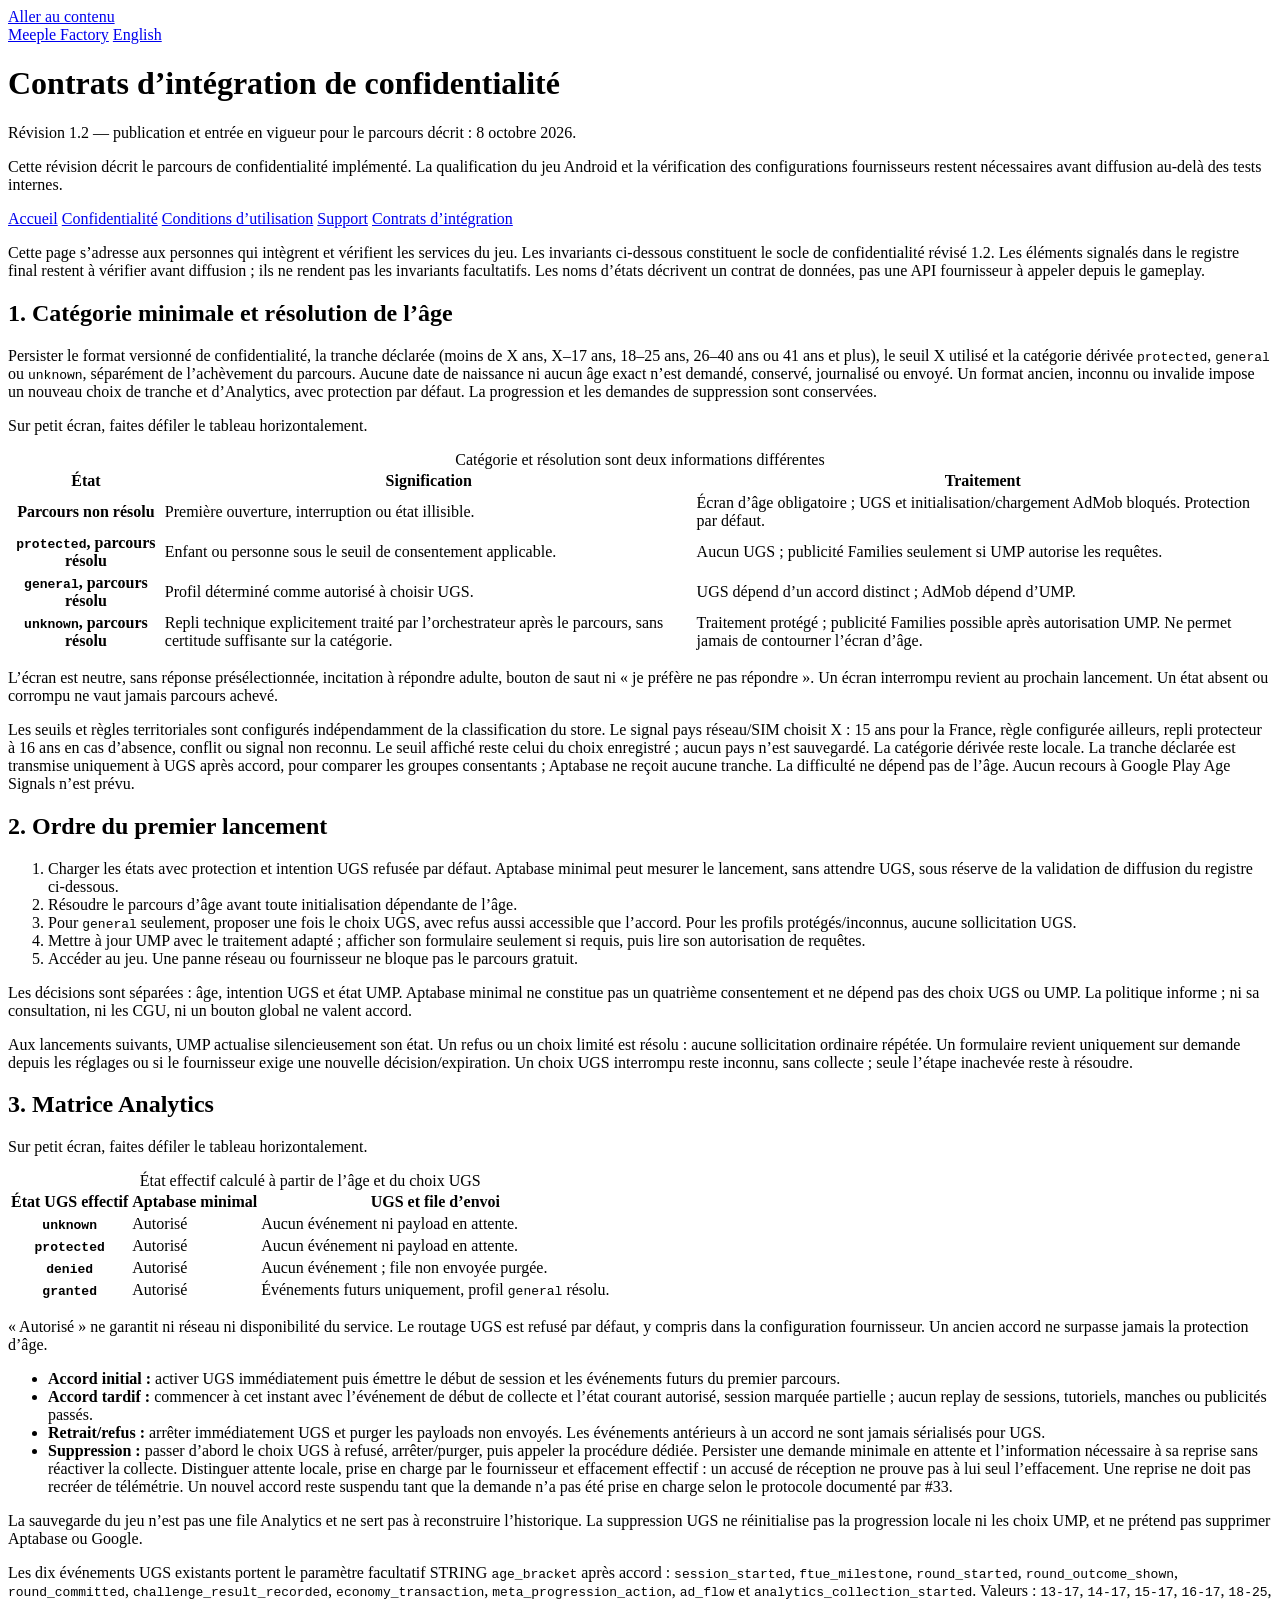
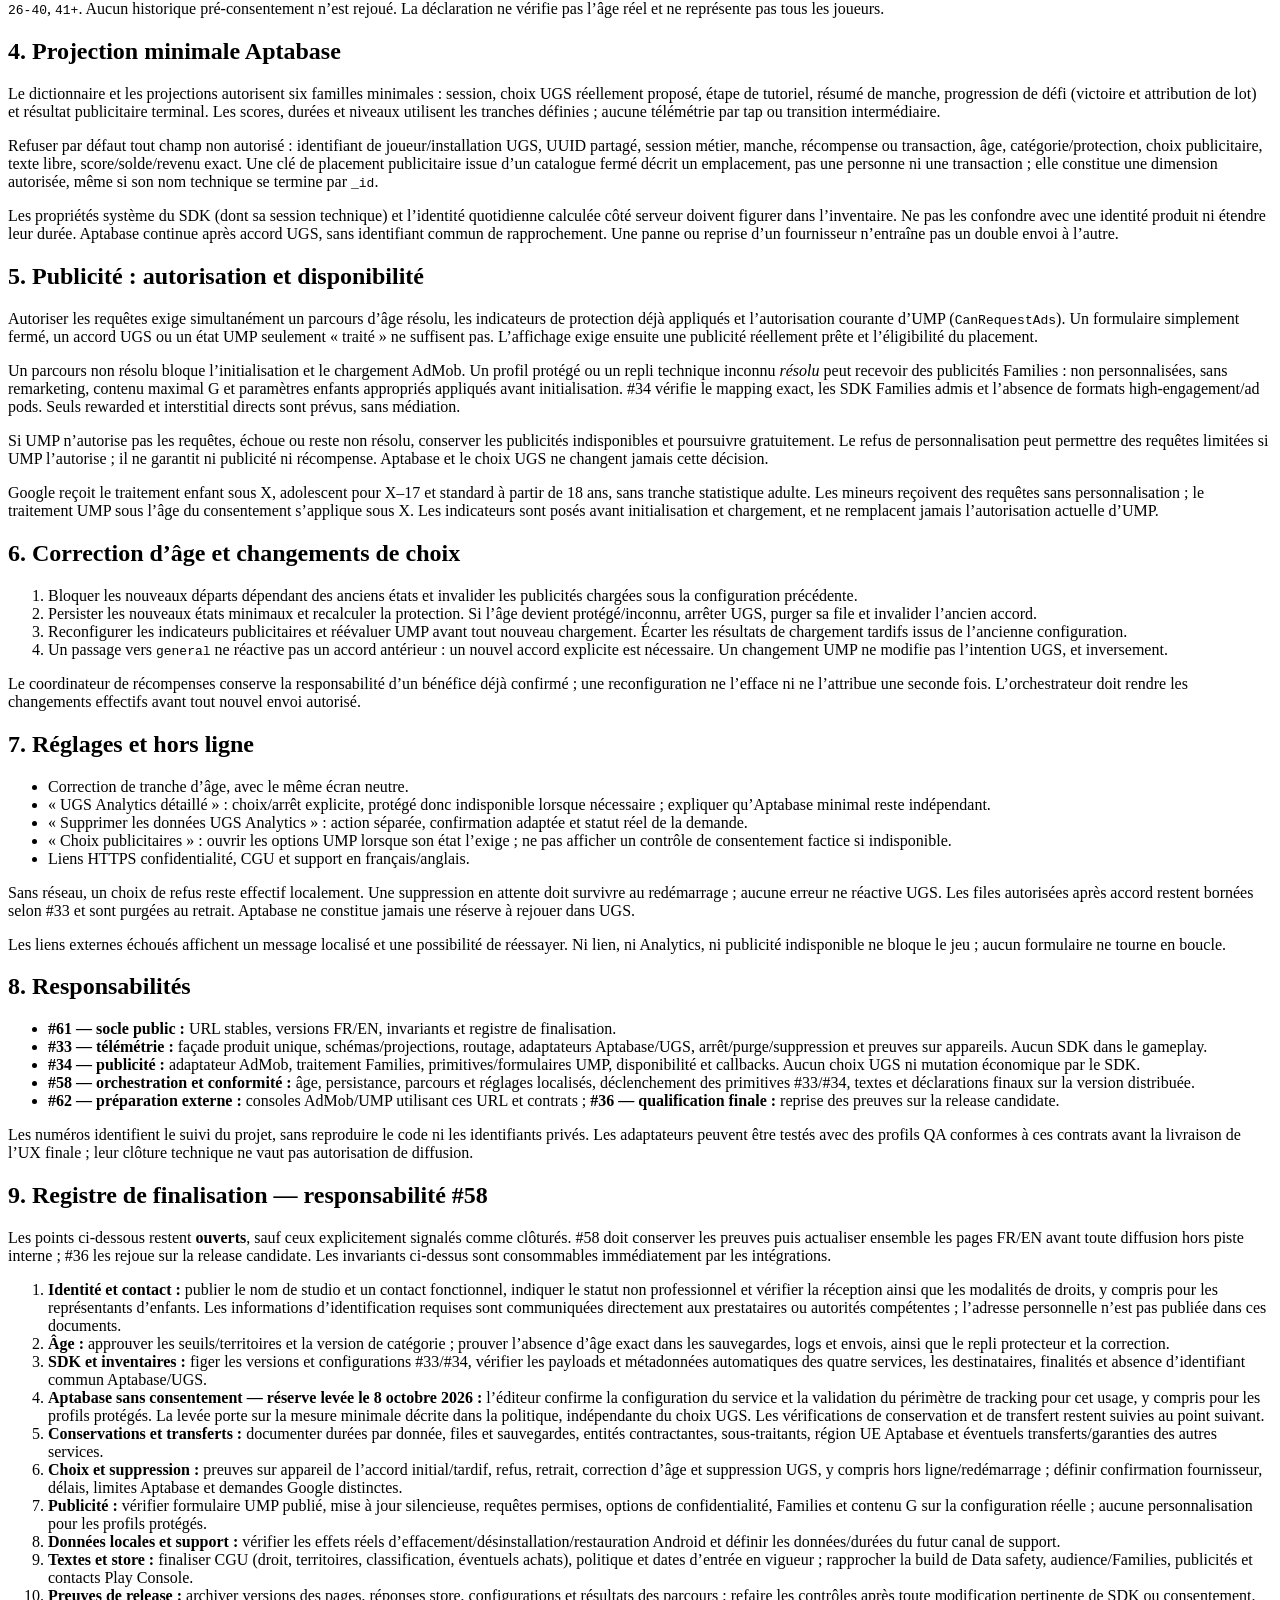
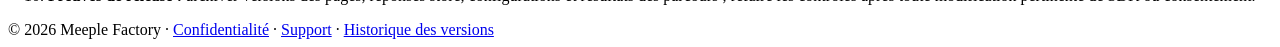
==== commit b747a06e: "docs: lift Aptabase consent reservation on publisher confirmation" ====
--- a/contracts/index.html
+++ b/contracts/index.html
@@ -19,7 +19,7 @@
   </header>
   <main id="content">
     <h1>Contrats d’intégration de confidentialité</h1>
-    <p class="meta">Révision 1.1 — publication et entrée en vigueur pour le parcours décrit : <time datetime="2026-10-04">4 octobre 2026</time>.</p>
+    <p class="meta">Révision 1.2 — publication et entrée en vigueur pour le parcours décrit : <time datetime="2026-10-08">8 octobre 2026</time>.</p>
     <p class="notice">Cette révision décrit le parcours de confidentialité implémenté. La qualification du jeu Android et la vérification des configurations fournisseurs restent nécessaires avant diffusion au-delà des tests internes.</p>
     <nav aria-label="Navigation légale">
       <a href="/meeple-factory-legal/">Accueil</a>
@@ -28,7 +28,7 @@
       <a href="/meeple-factory-legal/support/">Support</a>
       <a href="/meeple-factory-legal/contracts/" aria-current="page">Contrats d’intégration</a>
     </nav>
-<p>Cette page s’adresse aux personnes qui intègrent et vérifient les services du jeu. Les invariants ci-dessous constituent le socle de confidentialité révisé 1.1. Les éléments signalés dans le registre final restent à vérifier avant diffusion ; ils ne rendent pas les invariants facultatifs. Les noms d’états décrivent un contrat de données, pas une API fournisseur à appeler depuis le gameplay.</p>
+<p>Cette page s’adresse aux personnes qui intègrent et vérifient les services du jeu. Les invariants ci-dessous constituent le socle de confidentialité révisé 1.2. Les éléments signalés dans le registre final restent à vérifier avant diffusion ; ils ne rendent pas les invariants facultatifs. Les noms d’états décrivent un contrat de données, pas une API fournisseur à appeler depuis le gameplay.</p>
 <h2>1. Catégorie minimale et résolution de l’âge</h2>
 <p>Persister le format versionné de confidentialité, la tranche déclarée (moins de X ans, X–17 ans, 18–25 ans, 26–40 ans ou 41 ans et plus), le seuil X utilisé et la catégorie dérivée <code>protected</code>, <code>general</code> ou <code>unknown</code>, séparément de l’achèvement du parcours. Aucune date de naissance ni aucun âge exact n’est demandé, conservé, journalisé ou envoyé. Un format ancien, inconnu ou invalide impose un nouveau choix de tranche et d’Analytics, avec protection par défaut. La progression et les demandes de suppression sont conservées.</p>
 <p class="table-hint">Sur petit écran, faites défiler le tableau horizontalement.</p>
@@ -110,12 +110,12 @@
 </ul>
 <p>Les numéros identifient le suivi du projet, sans reproduire le code ni les identifiants privés. Les adaptateurs peuvent être testés avec des profils QA conformes à ces contrats avant la livraison de l’UX finale ; leur clôture technique ne vaut pas autorisation de diffusion.</p>
 <h2 id="finalization">9. Registre de finalisation — responsabilité #58</h2>
-<p>Tous les points ci-dessous sont <strong>ouverts</strong>. #58 doit conserver les preuves puis actualiser ensemble les pages FR/EN avant toute diffusion hors piste interne ; #36 les rejoue sur la release candidate. Les invariants ci-dessus sont consommables immédiatement par les intégrations.</p>
+<p>Les points ci-dessous restent <strong>ouverts</strong>, sauf ceux explicitement signalés comme clôturés. #58 doit conserver les preuves puis actualiser ensemble les pages FR/EN avant toute diffusion hors piste interne ; #36 les rejoue sur la release candidate. Les invariants ci-dessus sont consommables immédiatement par les intégrations.</p>
 <ol>
   <li><strong>Identité et contact :</strong> publier le nom de studio et un contact fonctionnel, indiquer le statut non professionnel et vérifier la réception ainsi que les modalités de droits, y compris pour les représentants d’enfants. Les informations d’identification requises sont communiquées directement aux prestataires ou autorités compétentes ; l’adresse personnelle n’est pas publiée dans ces documents.</li>
   <li><strong>Âge :</strong> approuver les seuils/territoires et la version de catégorie ; prouver l’absence d’âge exact dans les sauvegardes, logs et envois, ainsi que le repli protecteur et la correction.</li>
   <li><strong>SDK et inventaires :</strong> figer les versions et configurations #33/#34, vérifier les payloads et métadonnées automatiques des quatre services, les destinataires, finalités et absence d’identifiant commun Aptabase/UGS.</li>
-  <li><strong>Aptabase sans consentement :</strong> justifier la base juridique et l’éventuelle exemption, y compris pour les enfants, avec portée des événements et traitement IP/User-Agent. Le fournisseur annonce jusqu’à cinq ans de conservation : approuver une durée adaptée et les possibilités de réduction. Si le modèle n’est pas validé, bloquer sa diffusion et réviser #33/#61 au lieu d’ajouter silencieusement un consentement.</li>
+  <li><strong>Aptabase sans consentement — réserve levée le 8 octobre 2026 :</strong> l’éditeur confirme la configuration du service et la validation du périmètre de tracking pour cet usage, y compris pour les profils protégés. La levée porte sur la mesure minimale décrite dans la politique, indépendante du choix UGS. Les vérifications de conservation et de transfert restent suivies au point suivant.</li>
   <li><strong>Conservations et transferts :</strong> documenter durées par donnée, files et sauvegardes, entités contractantes, sous-traitants, région UE Aptabase et éventuels transferts/garanties des autres services.</li>
   <li><strong>Choix et suppression :</strong> preuves sur appareil de l’accord initial/tardif, refus, retrait, correction d’âge et suppression UGS, y compris hors ligne/redémarrage ; définir confirmation fournisseur, délais, limites Aptabase et demandes Google distinctes.</li>
   <li><strong>Publicité :</strong> vérifier formulaire UMP publié, mise à jour silencieuse, requêtes permises, options de confidentialité, Families et contenu G sur la configuration réelle ; aucune personnalisation pour les profils protégés.</li>
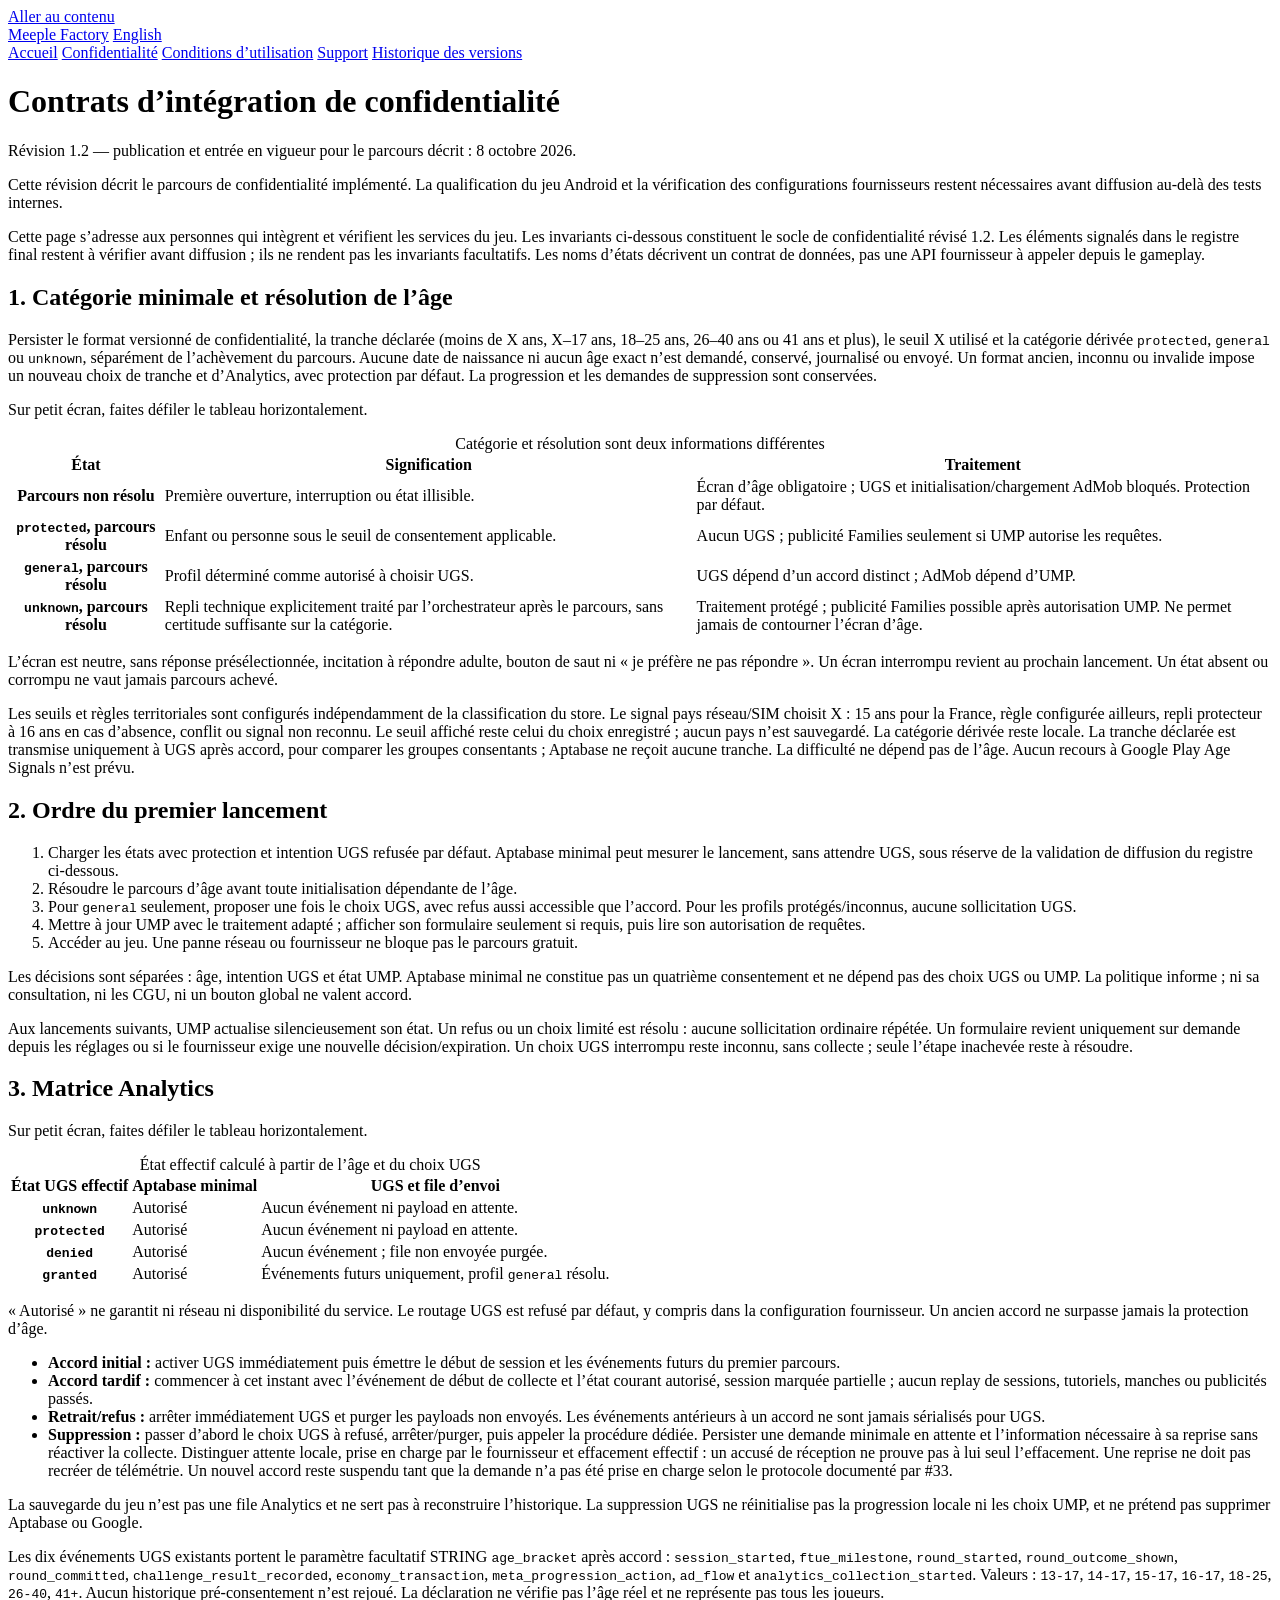
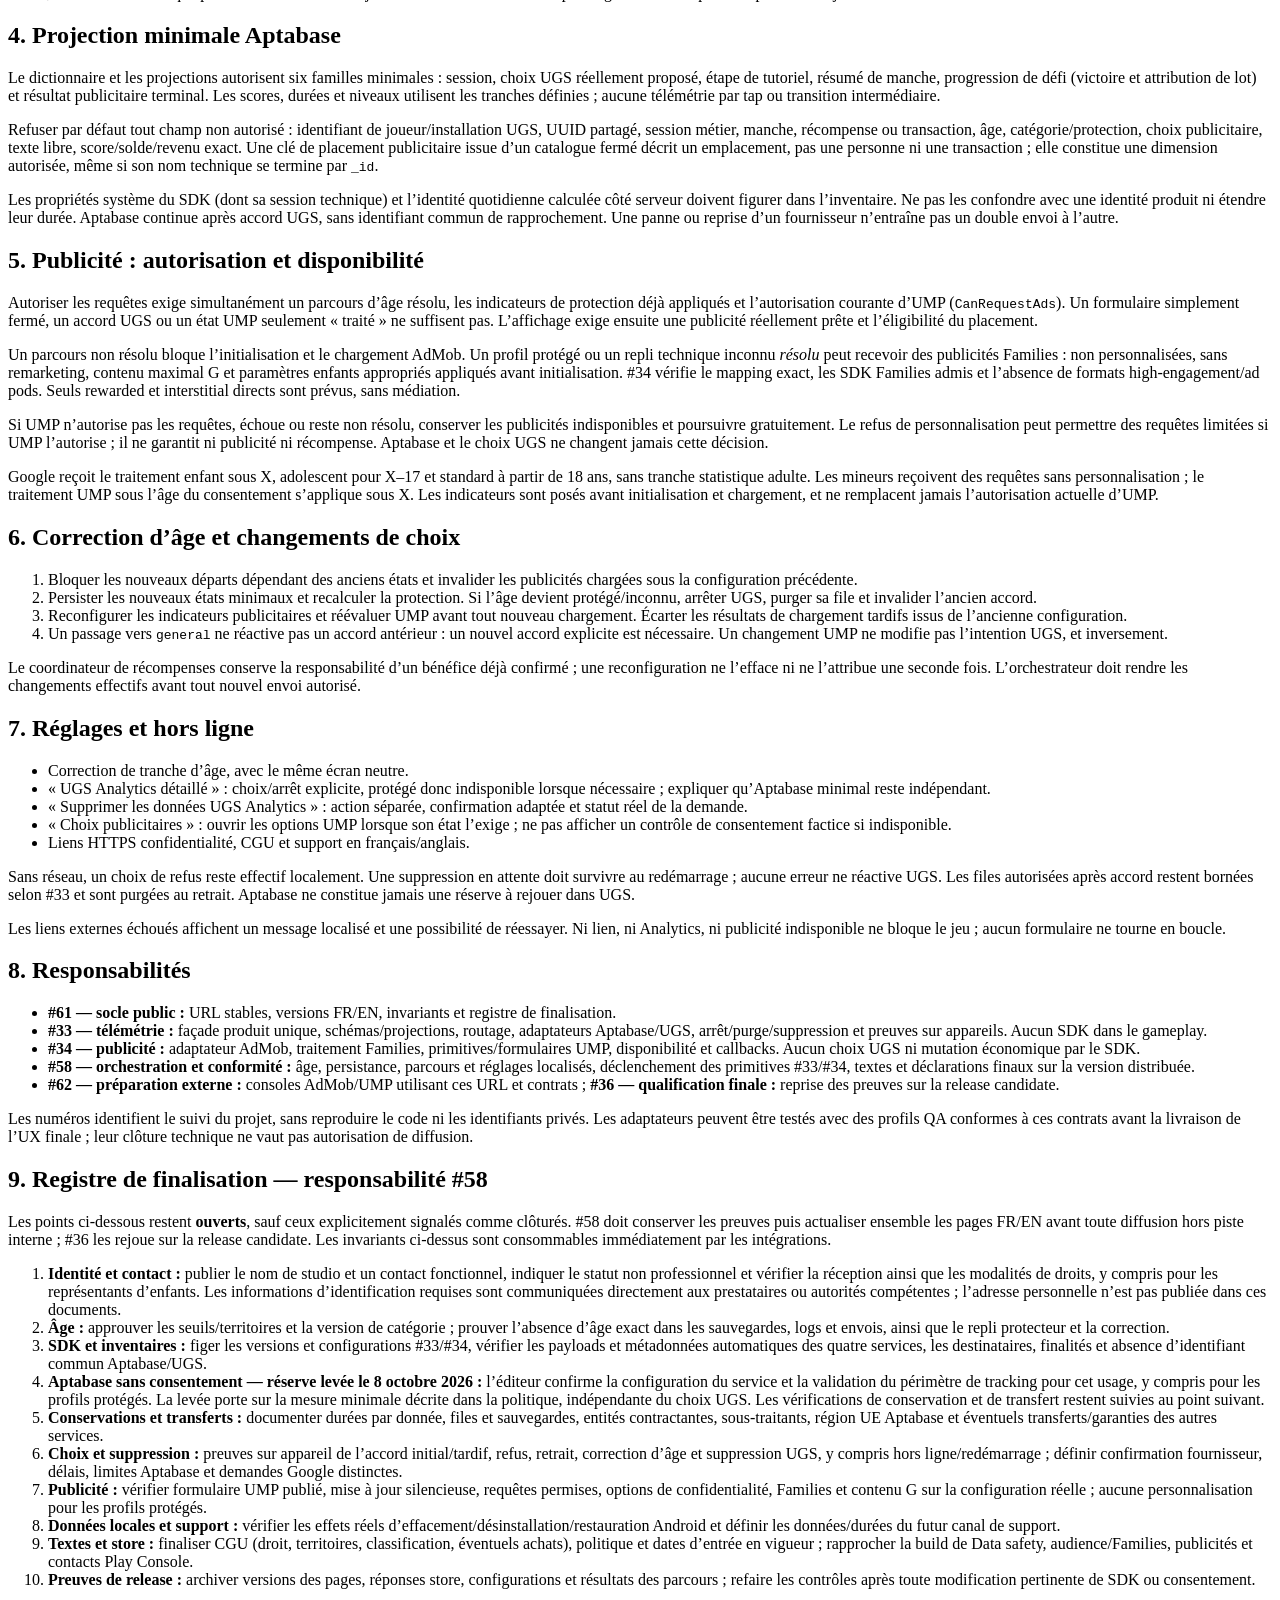
==== commit b7376f10: "Unify bilingual legal navigation and remove integration contracts menu" ====
--- a/contracts/index.html
+++ b/contracts/index.html
@@ -18,16 +18,17 @@
     <a class="language" href="/meeple-factory-legal/en/contracts/" lang="en" hreflang="en">English</a>
   </header>
   <main id="content">
-    <h1>Contrats d’intégration de confidentialité</h1>
-    <p class="meta">Révision 1.2 — publication et entrée en vigueur pour le parcours décrit : <time datetime="2026-10-08">8 octobre 2026</time>.</p>
-    <p class="notice">Cette révision décrit le parcours de confidentialité implémenté. La qualification du jeu Android et la vérification des configurations fournisseurs restent nécessaires avant diffusion au-delà des tests internes.</p>
     <nav aria-label="Navigation légale">
       <a href="/meeple-factory-legal/">Accueil</a>
       <a href="/meeple-factory-legal/privacy/">Confidentialité</a>
       <a href="/meeple-factory-legal/terms/">Conditions d’utilisation</a>
       <a href="/meeple-factory-legal/support/">Support</a>
-      <a href="/meeple-factory-legal/contracts/" aria-current="page">Contrats d’intégration</a>
+      <a href="/meeple-factory-legal/history/">Historique des versions</a>
     </nav>
+
+    <h1>Contrats d’intégration de confidentialité</h1>
+    <p class="meta">Révision 1.2 — publication et entrée en vigueur pour le parcours décrit : <time datetime="2026-10-08">8 octobre 2026</time>.</p>
+    <p class="notice">Cette révision décrit le parcours de confidentialité implémenté. La qualification du jeu Android et la vérification des configurations fournisseurs restent nécessaires avant diffusion au-delà des tests internes.</p>
 <p>Cette page s’adresse aux personnes qui intègrent et vérifient les services du jeu. Les invariants ci-dessous constituent le socle de confidentialité révisé 1.2. Les éléments signalés dans le registre final restent à vérifier avant diffusion ; ils ne rendent pas les invariants facultatifs. Les noms d’états décrivent un contrat de données, pas une API fournisseur à appeler depuis le gameplay.</p>
 <h2>1. Catégorie minimale et résolution de l’âge</h2>
 <p>Persister le format versionné de confidentialité, la tranche déclarée (moins de X ans, X–17 ans, 18–25 ans, 26–40 ans ou 41 ans et plus), le seuil X utilisé et la catégorie dérivée <code>protected</code>, <code>general</code> ou <code>unknown</code>, séparément de l’achèvement du parcours. Aucune date de naissance ni aucun âge exact n’est demandé, conservé, journalisé ou envoyé. Un format ancien, inconnu ou invalide impose un nouveau choix de tranche et d’Analytics, avec protection par défaut. La progression et les demandes de suppression sont conservées.</p>
@@ -125,7 +126,7 @@
 </ol>
   </main>
   <footer>
-    © 2026 Meeple Factory · <a href="/meeple-factory-legal/privacy/">Confidentialité</a> · <a href="/meeple-factory-legal/support/">Support</a> · <a href="/meeple-factory-legal/#history">Historique des versions</a>
+    © 2026 Meeple Factory · <a href="/meeple-factory-legal/privacy/">Confidentialité</a> · <a href="/meeple-factory-legal/support/">Support</a> · <a href="/meeple-factory-legal/history/">Historique des versions</a>
   </footer>
 </body>
 </html>
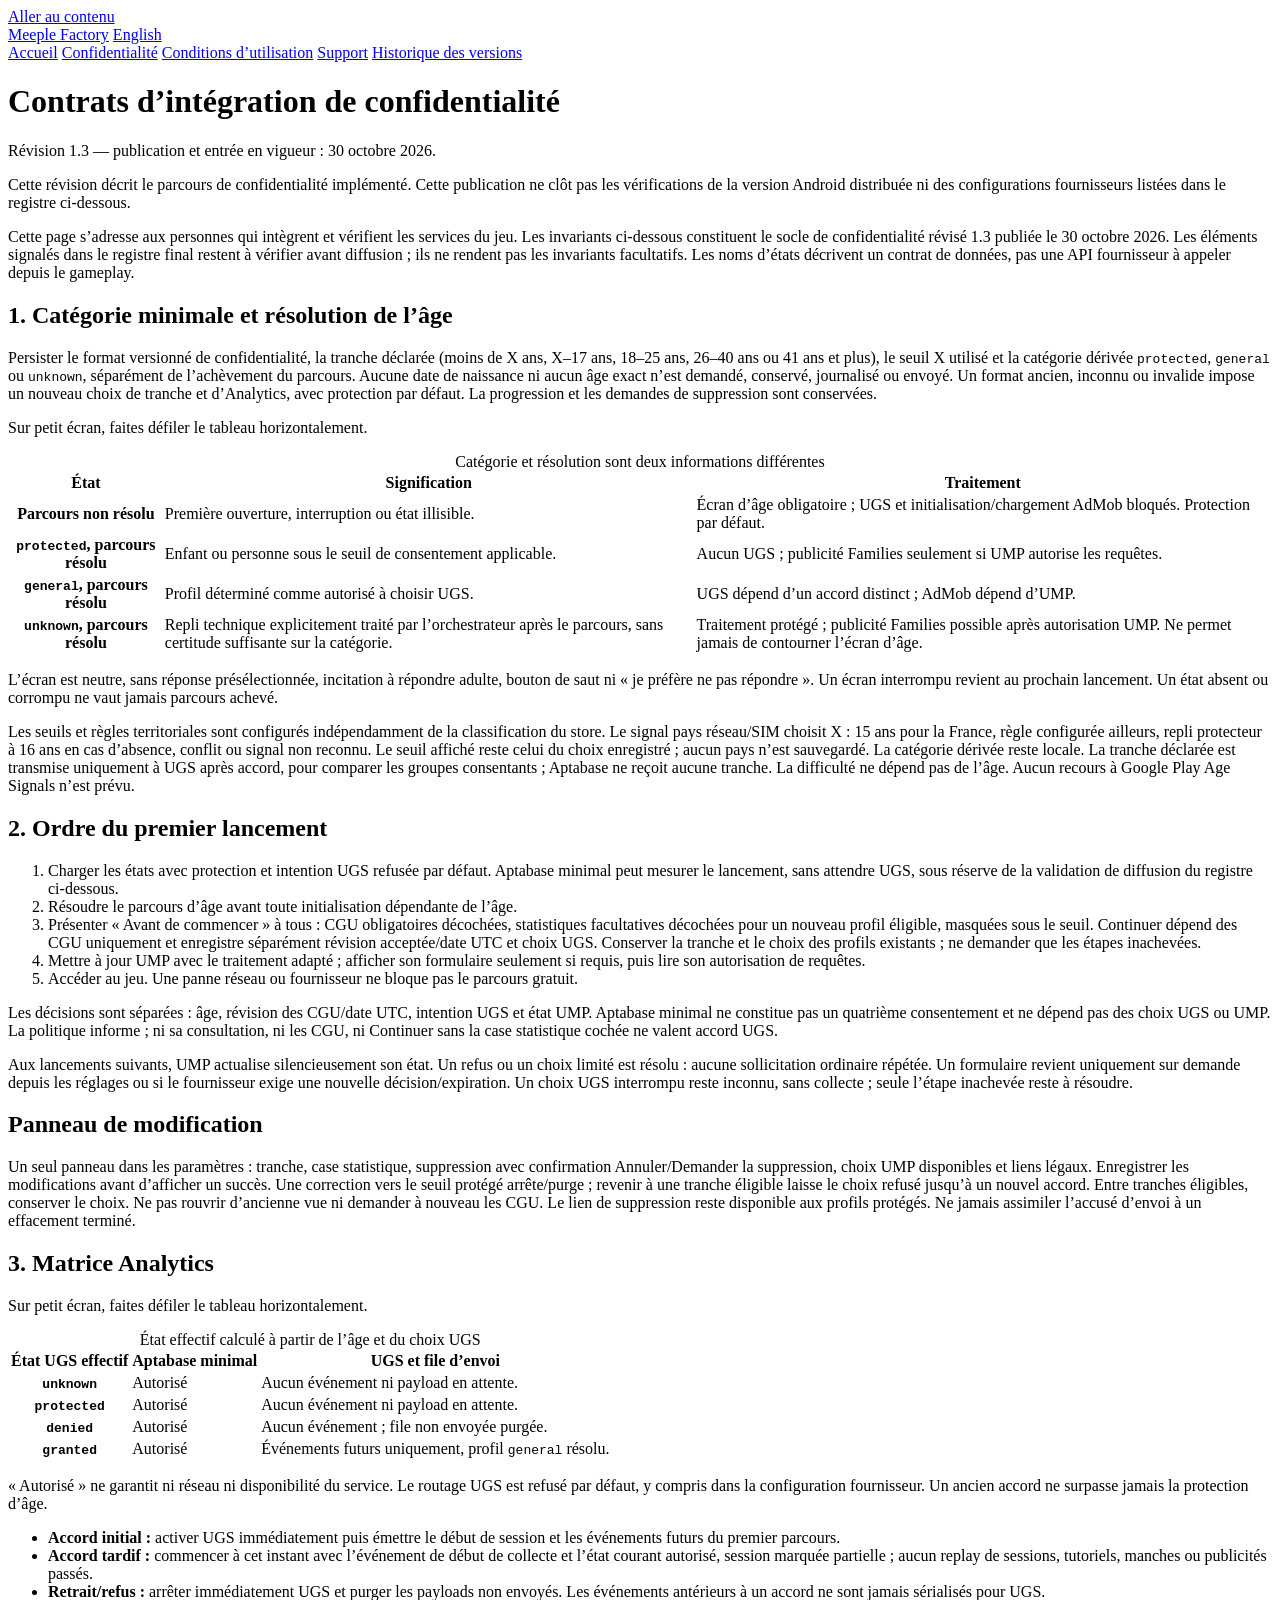
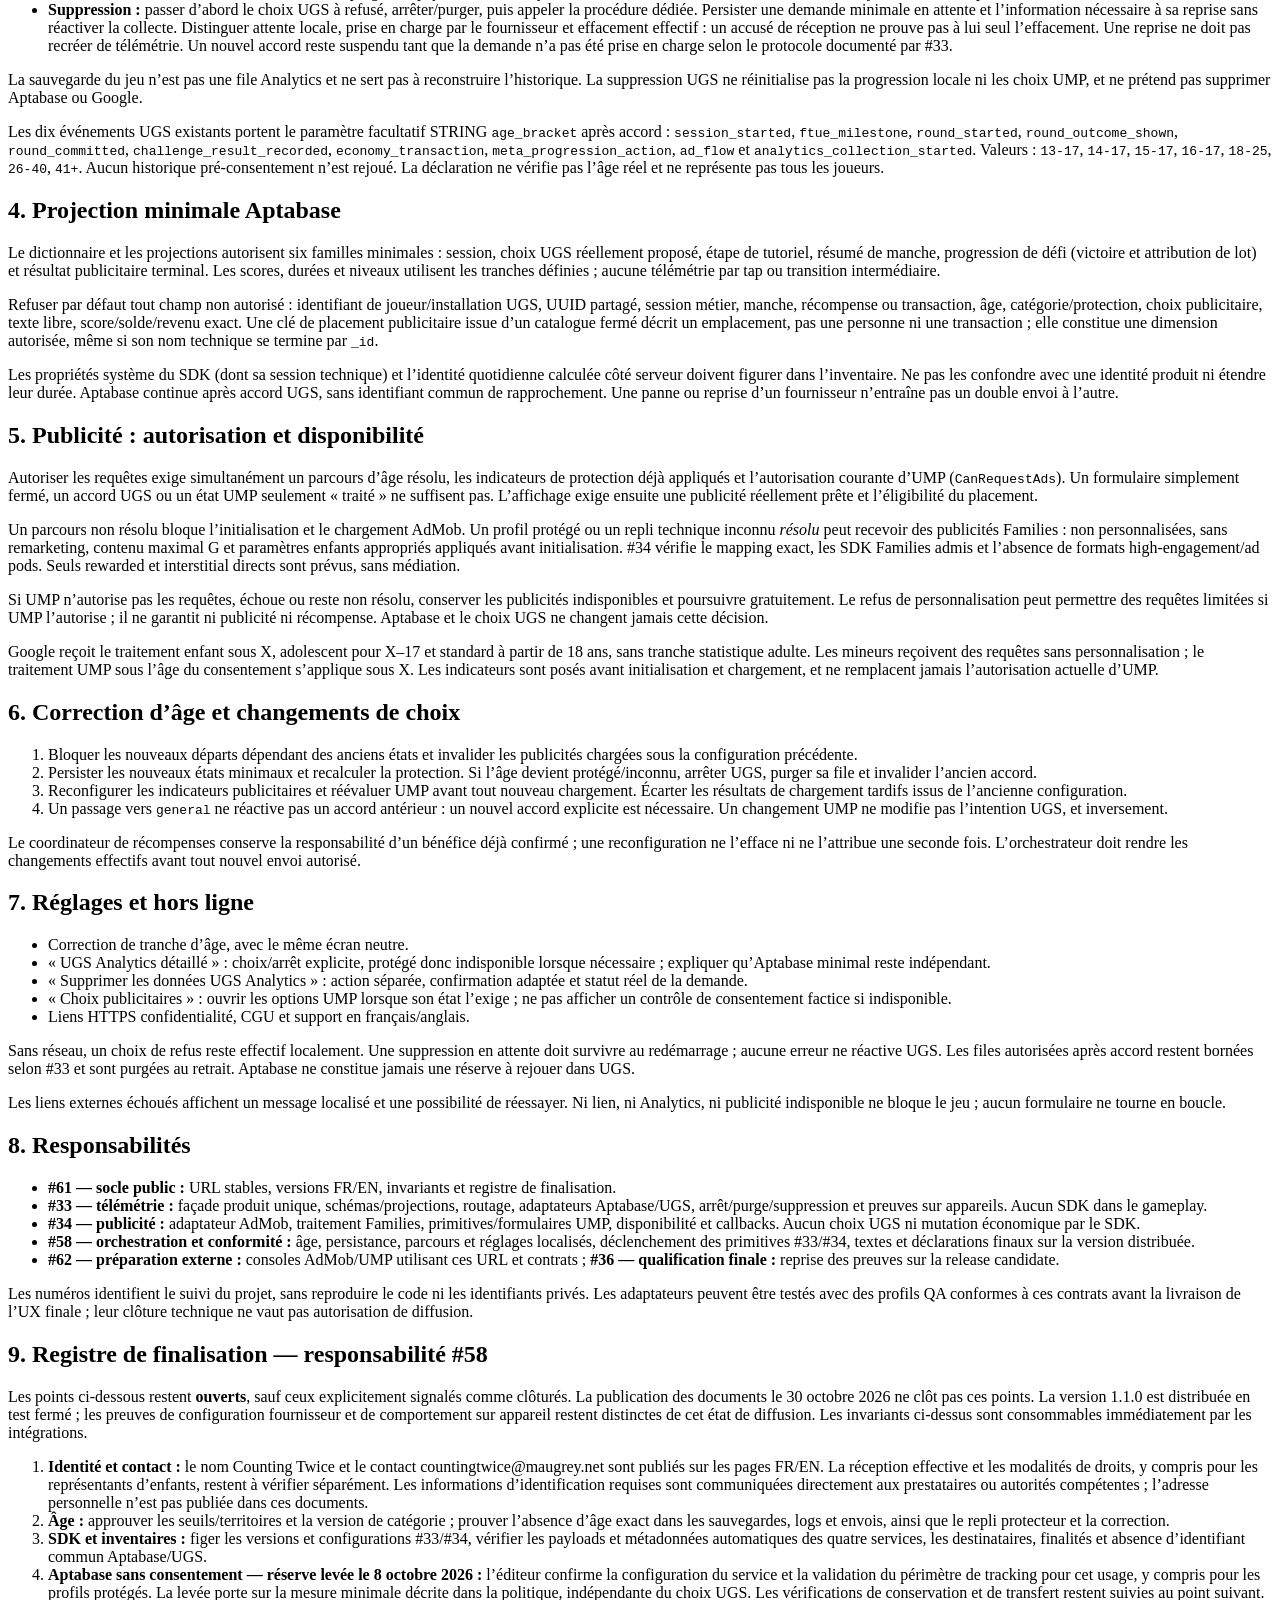
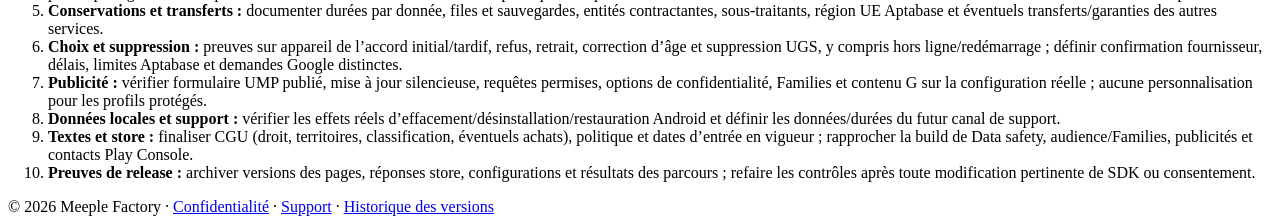
==== commit b895294a: "Publish privacy 1.3 and terms 1.0 for the current Android flow" ====
--- a/contracts/index.html
+++ b/contracts/index.html
@@ -3,7 +3,7 @@
 <head>
   <meta charset="utf-8">
   <meta name="viewport" content="width=device-width,initial-scale=1">
-  <meta name="description" content="Contrats d’intégration de confidentialité de Meeple Factory — version préparatoire française pour Android / Google Play.">
+  <meta name="description" content="Contrats d’intégration de confidentialité de Meeple Factory — informations en français pour Android / Google Play.">
   <meta name="referrer" content="no-referrer">
   <title>Contrats d’intégration de confidentialité — Meeple Factory</title>
   <link rel="stylesheet" href="/meeple-factory-legal/styles.css">
@@ -27,9 +27,9 @@
     </nav>
 
     <h1>Contrats d’intégration de confidentialité</h1>
-    <p class="meta">Révision 1.2 — publication et entrée en vigueur pour le parcours décrit : <time datetime="2026-10-08">8 octobre 2026</time>.</p>
-    <p class="notice">Cette révision décrit le parcours de confidentialité implémenté. La qualification du jeu Android et la vérification des configurations fournisseurs restent nécessaires avant diffusion au-delà des tests internes.</p>
-<p>Cette page s’adresse aux personnes qui intègrent et vérifient les services du jeu. Les invariants ci-dessous constituent le socle de confidentialité révisé 1.2. Les éléments signalés dans le registre final restent à vérifier avant diffusion ; ils ne rendent pas les invariants facultatifs. Les noms d’états décrivent un contrat de données, pas une API fournisseur à appeler depuis le gameplay.</p>
+    <p class="meta">Révision 1.3 — publication et entrée en vigueur : <time datetime="2026-10-30">30 octobre 2026</time>.</p>
+    <p class="notice">Cette révision décrit le parcours de confidentialité implémenté. Cette publication ne clôt pas les vérifications de la version Android distribuée ni des configurations fournisseurs listées dans le registre ci-dessous.</p>
+<p>Cette page s’adresse aux personnes qui intègrent et vérifient les services du jeu. Les invariants ci-dessous constituent le socle de confidentialité révisé 1.3 publiée le 30 octobre 2026. Les éléments signalés dans le registre final restent à vérifier avant diffusion ; ils ne rendent pas les invariants facultatifs. Les noms d’états décrivent un contrat de données, pas une API fournisseur à appeler depuis le gameplay.</p>
 <h2>1. Catégorie minimale et résolution de l’âge</h2>
 <p>Persister le format versionné de confidentialité, la tranche déclarée (moins de X ans, X–17 ans, 18–25 ans, 26–40 ans ou 41 ans et plus), le seuil X utilisé et la catégorie dérivée <code>protected</code>, <code>general</code> ou <code>unknown</code>, séparément de l’achèvement du parcours. Aucune date de naissance ni aucun âge exact n’est demandé, conservé, journalisé ou envoyé. Un format ancien, inconnu ou invalide impose un nouveau choix de tranche et d’Analytics, avec protection par défaut. La progression et les demandes de suppression sont conservées.</p>
 <p class="table-hint">Sur petit écran, faites défiler le tableau horizontalement.</p>
@@ -48,12 +48,13 @@
 <ol>
   <li>Charger les états avec protection et intention UGS refusée par défaut. Aptabase minimal peut mesurer le lancement, sans attendre UGS, sous réserve de la validation de diffusion du registre ci-dessous.</li>
   <li>Résoudre le parcours d’âge avant toute initialisation dépendante de l’âge.</li>
-  <li>Pour <code>general</code> seulement, proposer une fois le choix UGS, avec refus aussi accessible que l’accord. Pour les profils protégés/inconnus, aucune sollicitation UGS.</li>
+  <li>Présenter « Avant de commencer » à tous : CGU obligatoires décochées, statistiques facultatives décochées pour un nouveau profil éligible, masquées sous le seuil. Continuer dépend des CGU uniquement et enregistre séparément révision acceptée/date UTC et choix UGS. Conserver la tranche et le choix des profils existants ; ne demander que les étapes inachevées.</li>
   <li>Mettre à jour UMP avec le traitement adapté ; afficher son formulaire seulement si requis, puis lire son autorisation de requêtes.</li>
   <li>Accéder au jeu. Une panne réseau ou fournisseur ne bloque pas le parcours gratuit.</li>
 </ol>
-<p>Les décisions sont séparées : âge, intention UGS et état UMP. Aptabase minimal ne constitue pas un quatrième consentement et ne dépend pas des choix UGS ou UMP. La politique informe ; ni sa consultation, ni les CGU, ni un bouton global ne valent accord.</p>
+<p>Les décisions sont séparées : âge, révision des CGU/date UTC, intention UGS et état UMP. Aptabase minimal ne constitue pas un quatrième consentement et ne dépend pas des choix UGS ou UMP. La politique informe ; ni sa consultation, ni les CGU, ni Continuer sans la case statistique cochée ne valent accord UGS.</p>
 <p>Aux lancements suivants, UMP actualise silencieusement son état. Un refus ou un choix limité est résolu : aucune sollicitation ordinaire répétée. Un formulaire revient uniquement sur demande depuis les réglages ou si le fournisseur exige une nouvelle décision/expiration. Un choix UGS interrompu reste inconnu, sans collecte ; seule l’étape inachevée reste à résoudre.</p>
+<h2>Panneau de modification</h2><p>Un seul panneau dans les paramètres : tranche, case statistique, suppression avec confirmation Annuler/Demander la suppression, choix UMP disponibles et liens légaux. Enregistrer les modifications avant d’afficher un succès. Une correction vers le seuil protégé arrête/purge ; revenir à une tranche éligible laisse le choix refusé jusqu’à un nouvel accord. Entre tranches éligibles, conserver le choix. Ne pas rouvrir d’ancienne vue ni demander à nouveau les CGU. Le lien de suppression reste disponible aux profils protégés. Ne jamais assimiler l’accusé d’envoi à un effacement terminé.</p>
 <h2>3. Matrice Analytics</h2>
 <p class="table-hint">Sur petit écran, faites défiler le tableau horizontalement.</p>
 <div class="table-scroll" role="region" aria-label="Routage Analytics" tabindex="0"><table>
@@ -111,9 +112,9 @@
 </ul>
 <p>Les numéros identifient le suivi du projet, sans reproduire le code ni les identifiants privés. Les adaptateurs peuvent être testés avec des profils QA conformes à ces contrats avant la livraison de l’UX finale ; leur clôture technique ne vaut pas autorisation de diffusion.</p>
 <h2 id="finalization">9. Registre de finalisation — responsabilité #58</h2>
-<p>Les points ci-dessous restent <strong>ouverts</strong>, sauf ceux explicitement signalés comme clôturés. #58 doit conserver les preuves puis actualiser ensemble les pages FR/EN avant toute diffusion hors piste interne ; #36 les rejoue sur la release candidate. Les invariants ci-dessus sont consommables immédiatement par les intégrations.</p>
+<p>Les points ci-dessous restent <strong>ouverts</strong>, sauf ceux explicitement signalés comme clôturés. La publication des documents le 30 octobre 2026 ne clôt pas ces points. La version 1.1.0 est distribuée en test fermé ; les preuves de configuration fournisseur et de comportement sur appareil restent distinctes de cet état de diffusion. Les invariants ci-dessus sont consommables immédiatement par les intégrations.</p>
 <ol>
-  <li><strong>Identité et contact :</strong> publier le nom de studio et un contact fonctionnel, indiquer le statut non professionnel et vérifier la réception ainsi que les modalités de droits, y compris pour les représentants d’enfants. Les informations d’identification requises sont communiquées directement aux prestataires ou autorités compétentes ; l’adresse personnelle n’est pas publiée dans ces documents.</li>
+  <li><strong>Identité et contact :</strong> le nom Counting Twice et le contact countingtwice@maugrey.net sont publiés sur les pages FR/EN. La réception effective et les modalités de droits, y compris pour les représentants d’enfants, restent à vérifier séparément. Les informations d’identification requises sont communiquées directement aux prestataires ou autorités compétentes ; l’adresse personnelle n’est pas publiée dans ces documents.</li>
   <li><strong>Âge :</strong> approuver les seuils/territoires et la version de catégorie ; prouver l’absence d’âge exact dans les sauvegardes, logs et envois, ainsi que le repli protecteur et la correction.</li>
   <li><strong>SDK et inventaires :</strong> figer les versions et configurations #33/#34, vérifier les payloads et métadonnées automatiques des quatre services, les destinataires, finalités et absence d’identifiant commun Aptabase/UGS.</li>
   <li><strong>Aptabase sans consentement — réserve levée le 8 octobre 2026 :</strong> l’éditeur confirme la configuration du service et la validation du périmètre de tracking pour cet usage, y compris pour les profils protégés. La levée porte sur la mesure minimale décrite dans la politique, indépendante du choix UGS. Les vérifications de conservation et de transfert restent suivies au point suivant.</li>
